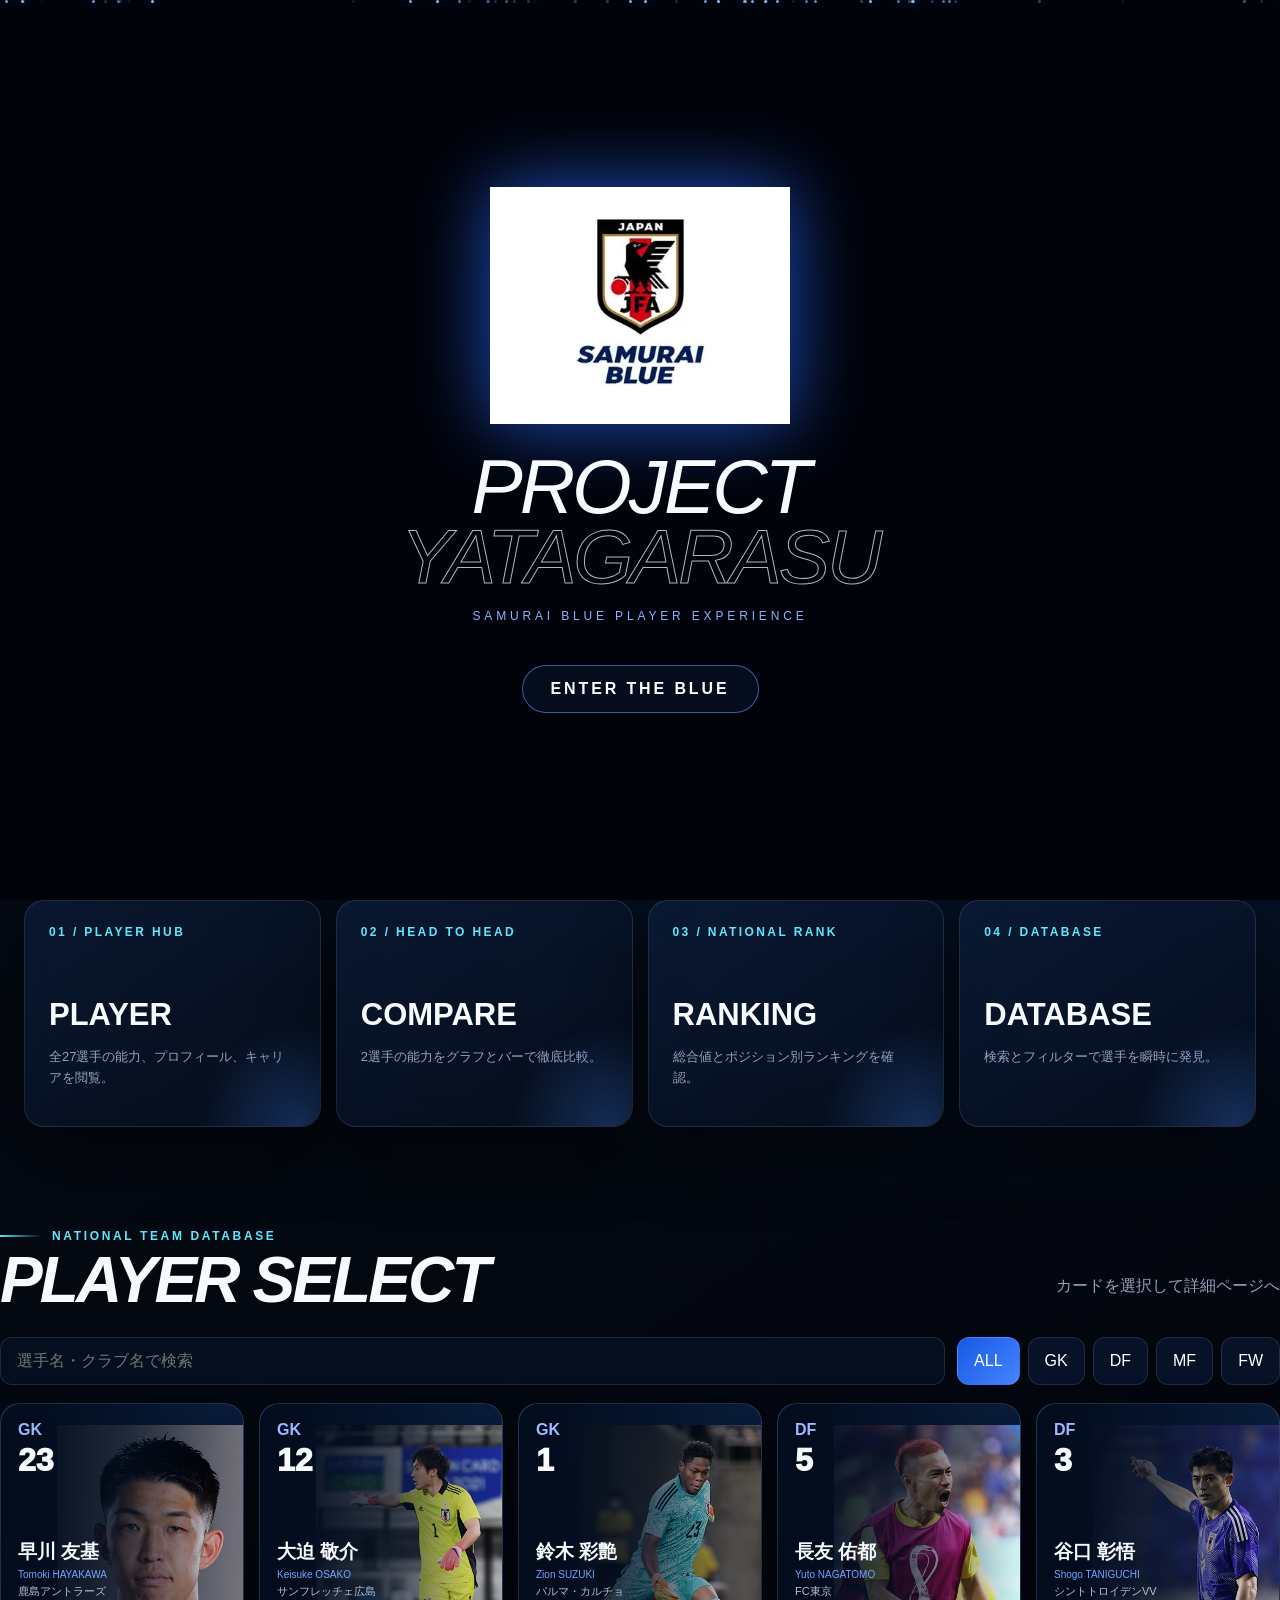
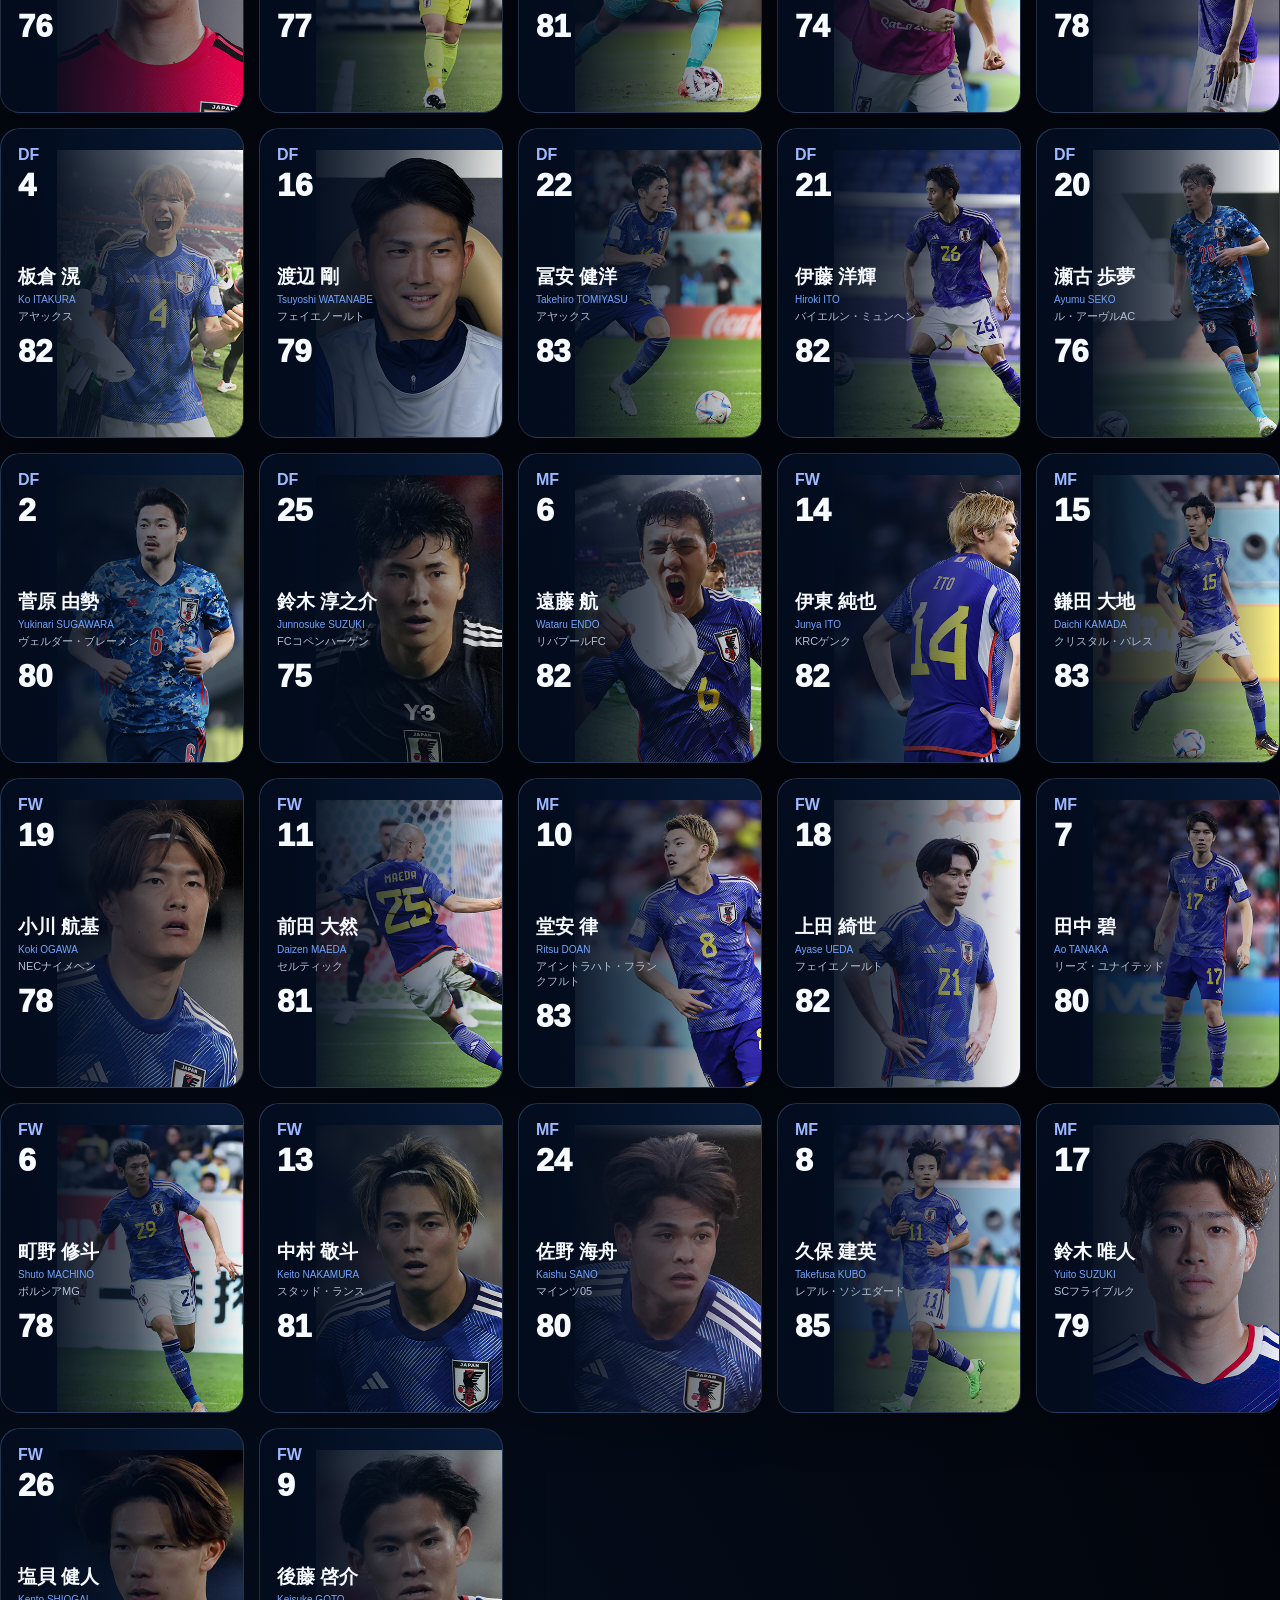
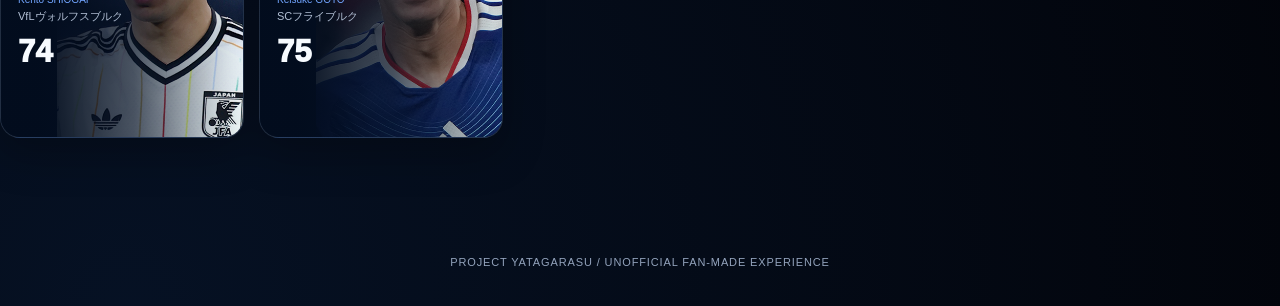
==== index.html @ 2de502e7 "Release Ver5.0" ====
<!doctype html><html lang="ja"><head>
<meta charset="utf-8"><meta name="viewport" content="width=device-width,initial-scale=1">
<title>PROJECT YATAGARASU</title>
<link rel="stylesheet" href="css/common.css"><link rel="stylesheet" href="css/index.css">
</head><body>
<div class="boot" id="boot">
  <div class="boot-scan"></div>
  <div class="boot-particles" id="particles"></div>
  <div class="boot-inner">
    <img class="boot-logo" src="assets/logo/samurai-blue.png" alt="">
    <div class="boot-title">PROJECT<br><span>YATAGARASU</span></div>
    <div class="boot-sub">SAMURAI BLUE PLAYER EXPERIENCE</div>
    <div class="press"><button id="enterBtn">ENTER THE BLUE</button></div>
  </div>
</div>
<header class="site-header"><nav class="site-nav">
<a class="brand" href="index.html"><img src="assets/logo/samurai-blue.png" alt=""><span>PROJECT YATAGARASU <small>SAMURAI BLUE RATINGS</small></span></a>
<div class="nav-links"><a class="active" href="index.html">HOME</a><a href="#players">PLAYER</a><a href="compare.html">COMPARE</a><a href="ranking.html">RANKING</a></div>
</nav></header>
<main>
<section class="container hero">
  <div class="hero-copy">
    <div class="eyebrow">WORLD CUP 2026 / JAPAN NATIONAL TEAM</div>
    <h1>THE BLUE<br><span>AWAKENS</span></h1>
    <p>能力、キャリア、比較、ランキング。日本代表選手のすべてを、サッカーゲームのような没入感で体験する。</p>
    <div class="hero-actions">
      <a class="btn btn-primary hero-btn" href="#players">ENTER PLAYER HUB</a>
      <a class="btn hero-btn" href="compare.html">START COMPARISON</a>
    </div>
  </div>
  <div class="hero-visual">
    <div class="hero-orbit"></div>
    <div class="hero-glow"></div>
    <img class="hero-emblem" src="assets/logo/samurai-blue.png" alt="">
  </div>
</section>

<section class="container menu">
  <a class="panel" href="#players"><div class="menu-index">01 / PLAYER HUB</div><h2>PLAYER</h2><p>全27選手の能力、プロフィール、キャリアを閲覧。</p></a>
  <a class="panel" href="compare.html"><div class="menu-index">02 / HEAD TO HEAD</div><h2>COMPARE</h2><p>2選手の能力をグラフとバーで徹底比較。</p></a>
  <a class="panel" href="ranking.html"><div class="menu-index">03 / NATIONAL RANK</div><h2>RANKING</h2><p>総合値とポジション別ランキングを確認。</p></a>
  <a class="panel" href="#players"><div class="menu-index">04 / DATABASE</div><h2>DATABASE</h2><p>検索とフィルターで選手を瞬時に発見。</p></a>
</section>

<section id="players" class="container players">
  <div class="section-head">
    <div><div class="eyebrow">NATIONAL TEAM DATABASE</div><h2 class="page-title">PLAYER SELECT</h2></div>
    <p class="page-subtitle">カードを選択して詳細ページへ</p>
  </div>
  <div class="toolbar">
    <input id="search" class="search" placeholder="選手名・クラブ名で検索">
    <div class="filters">
      <button class="btn filter active" data-filter="ALL">ALL</button>
      <button class="btn filter" data-filter="GK">GK</button>
      <button class="btn filter" data-filter="DF">DF</button>
      <button class="btn filter" data-filter="MF">MF</button>
      <button class="btn filter" data-filter="FW">FW</button>
    </div>
  </div>
  <section id="playerGrid" class="player-grid"></section>
</section>
</main>
<footer class="footer">PROJECT YATAGARASU / UNOFFICIAL FAN-MADE EXPERIENCE</footer>
<script src="js/data.js"></script><script src="js/index.js"></script>
<script>
const boot=document.getElementById("boot");
const particles=document.getElementById("particles");
for(let i=0;i<55;i++){
  const p=document.createElement("i");
  p.style.left=Math.random()*100+"%";
  p.style.animationDuration=(5+Math.random()*7)+"s";
  p.style.animationDelay=(-Math.random()*8)+"s";
  p.style.opacity=Math.random();
  particles.appendChild(p);
}
document.getElementById("enterBtn").addEventListener("click",()=>boot.classList.add("hidden"));
</script>
</body></html>
---- css/common.css ----
:root{
  --bg:#02040a;
  --bg2:#050b16;
  --ink:#f7fbff;
  --muted:#93a3bc;
  --blue:#1f6fff;
  --blue2:#6ca5ff;
  --cyan:#5ee7ff;
  --gold:#ffd76a;
  --line:rgba(255,255,255,.11);
  --glass:rgba(7,17,35,.68);
  --glass2:rgba(11,28,56,.78);
  --shadow:0 25px 70px rgba(0,0,0,.45);
}
*{box-sizing:border-box}
html{scroll-behavior:smooth}
body{
  margin:0;
  min-height:100vh;
  color:var(--ink);
  font-family:"Segoe UI","Yu Gothic UI","Hiragino Kaku Gothic ProN",Meiryo,sans-serif;
  background:
    radial-gradient(circle at 80% 0,rgba(20,77,170,.42),transparent 34%),
    radial-gradient(circle at 10% 100%,rgba(17,55,110,.26),transparent 34%),
    linear-gradient(145deg,var(--bg2),var(--bg) 72%);
  overflow-x:hidden;
}
body::before{
  content:"";
  position:fixed; inset:0; pointer-events:none; z-index:-2;
  background:
    linear-gradient(rgba(255,255,255,.025) 1px,transparent 1px),
    linear-gradient(90deg,rgba(255,255,255,.025) 1px,transparent 1px);
  background-size:56px 56px;
  mask-image:linear-gradient(to bottom,black,transparent 88%);
}
body::after{
  content:""; position:fixed; inset:-30%; pointer-events:none; z-index:-3;
  background:conic-gradient(from 0deg,transparent,rgba(48,116,255,.08),transparent 40%);
  animation:ambientSpin 22s linear infinite;
}
@keyframes ambientSpin{to{transform:rotate(360deg)}}
a{color:inherit}
button,input,select{font:inherit}
button{cursor:pointer}

.site-header{
  height:74px;
  position:sticky; top:0; z-index:100;
  border-bottom:1px solid var(--line);
  background:rgba(1,5,12,.74);
  backdrop-filter:blur(22px);
}
.site-nav{
  max-width:1560px; height:100%; margin:auto; padding:0 24px;
  display:flex; align-items:center; justify-content:space-between; gap:20px;
}
.brand{
  display:flex; align-items:center; gap:12px; text-decoration:none;
  font-style:italic; font-weight:950; letter-spacing:.02em;
}
.brand img{height:46px;width:auto;filter:drop-shadow(0 0 14px rgba(49,111,255,.32))}
.brand small{font-style:normal;font-weight:500;color:var(--muted)}
.nav-links{display:flex;gap:8px;align-items:center;flex-wrap:wrap}
.nav-links a{
  position:relative;
  text-decoration:none; padding:10px 14px; border-radius:999px;
  color:var(--muted); font-size:13px; transition:.22s ease;
}
.nav-links a::after{
  content:""; position:absolute; left:50%; right:50%; bottom:3px; height:2px;
  background:linear-gradient(90deg,var(--cyan),var(--blue)); transition:.22s ease;
}
.nav-links a:hover,.nav-links a.active{color:white;background:rgba(255,255,255,.035)}
.nav-links a:hover::after,.nav-links a.active::after{left:16px;right:16px}

.container{max-width:1560px;margin:auto;padding:0 24px}
.panel{
  border:1px solid var(--line);
  background:linear-gradient(145deg,rgba(12,29,58,.76),rgba(5,13,29,.7));
  backdrop-filter:blur(20px);
  box-shadow:var(--shadow);
}
.btn{
  border:1px solid var(--line);
  color:white; background:rgba(9,23,48,.78);
  padding:11px 16px; border-radius:12px; text-decoration:none;
  transition:.22s ease;
}
.btn:hover{transform:translateY(-2px);border-color:rgba(108,165,255,.65)}
.btn-primary{
  border:0;
  background:linear-gradient(135deg,#1558e6,#3c86ff);
  box-shadow:0 12px 32px rgba(31,111,255,.28);
}
.page-title{
  margin:0; font-size:clamp(38px,5vw,74px); font-style:italic;
  letter-spacing:-.045em;
}
.page-subtitle{color:var(--muted);line-height:1.8}
.footer{padding:38px 20px;text-align:center;color:var(--muted);font-size:11px;letter-spacing:.08em}
@media(max-width:780px){
  .brand small{display:none}
  .site-nav,.container{padding-left:12px;padding-right:12px}
  .nav-links a{padding:9px 10px}
}
---- css/index.css ----
.boot{
  position:fixed; inset:0; z-index:2000;
  background:#00030a; display:grid; place-items:center; overflow:hidden;
}
.boot.hidden{animation:bootOut .9s ease forwards}
.boot-scan{
  position:absolute; inset:0;
  background:
    linear-gradient(transparent 48%,rgba(67,132,255,.14) 50%,transparent 52%);
  background-size:100% 10px;
  opacity:.22;
  animation:scanMove 5s linear infinite;
}
.boot-particles{position:absolute;inset:0;overflow:hidden}
.boot-particles i{
  position:absolute; width:3px;height:3px;border-radius:50%;
  background:#8fc4ff; box-shadow:0 0 14px #4f8dff;
  animation:floatParticle linear infinite;
}
@keyframes floatParticle{
  from{transform:translateY(110vh) scale(.4);opacity:0}
  15%{opacity:1}
  to{transform:translateY(-15vh) scale(1.2);opacity:0}
}
@keyframes scanMove{to{background-position:0 100px}}

.boot-inner{
  position:relative; z-index:3; text-align:center; width:min(92vw,900px);
}
.boot-logo{
  width:min(35vw,300px); opacity:0;
  filter:drop-shadow(0 0 38px rgba(41,104,255,.75));
  animation:bootLogo 3.5s cubic-bezier(.2,.7,.2,1) forwards;
}
.boot-title{
  margin-top:24px; font-size:clamp(38px,6vw,86px); font-style:italic;
  line-height:.9; letter-spacing:-.04em; opacity:0;
  animation:titleIn 1s 2.2s forwards;
}
.boot-title span{
  display:block; color:transparent;
  -webkit-text-stroke:1px rgba(255,255,255,.72);
}
.boot-sub{
  margin-top:18px; color:#8db1ff; letter-spacing:.32em;
  font-size:12px; opacity:0; animation:titleIn .8s 2.8s forwards;
}
.press{
  margin-top:42px; opacity:0; animation:pressIn 1s 3.3s forwards;
}
.press button{
  border:1px solid rgba(106,161,255,.55);
  background:rgba(7,20,44,.58); color:#fff; padding:14px 28px;
  border-radius:999px; letter-spacing:.18em; font-weight:900;
  box-shadow:0 0 0 0 rgba(59,124,255,.35);
  animation:pressPulse 2s infinite;
}
@keyframes bootLogo{
  0%{opacity:0;transform:scale(.7) rotate(-2deg)}
  25%{opacity:1;transform:scale(1)}
  75%{opacity:1;transform:scale(1.05)}
  100%{opacity:1;transform:scale(1)}
}
@keyframes titleIn{to{opacity:1;transform:none}}
@keyframes pressIn{to{opacity:1}}
@keyframes pressPulse{
  0%,100%{box-shadow:0 0 0 0 rgba(59,124,255,.3)}
  50%{box-shadow:0 0 0 14px rgba(59,124,255,0)}
}
@keyframes bootOut{
  0%{opacity:1}
  100%{opacity:0;visibility:hidden;pointer-events:none}
}

.hero{
  min-height:calc(100vh - 74px);
  display:grid; grid-template-columns:1.1fr .9fr; gap:38px; align-items:center;
  padding:54px 0 70px;
}
.hero-copy{position:relative;z-index:2}
.eyebrow{
  display:inline-flex;align-items:center;gap:10px;
  color:var(--cyan);font-size:12px;letter-spacing:.22em;font-weight:800;
}
.eyebrow::before{content:"";width:42px;height:2px;background:linear-gradient(90deg,var(--cyan),transparent)}
.hero h1{
  margin:18px 0 0;
  font-size:clamp(64px,8.5vw,126px);line-height:.82;
  letter-spacing:-.07em;font-style:italic;
}
.hero h1 span{
  display:block;color:transparent;
  -webkit-text-stroke:1px rgba(255,255,255,.68);
}
.hero p{max-width:670px;color:var(--muted);line-height:1.95;margin-top:28px}
.hero-actions{display:flex;gap:12px;flex-wrap:wrap;margin-top:30px}
.hero-btn{min-width:190px;padding:15px 22px;border-radius:999px;font-weight:950;letter-spacing:.08em}

.hero-visual{
  min-height:580px; position:relative; display:grid; place-items:center;
}
.hero-orbit,.hero-orbit::before,.hero-orbit::after{
  position:absolute;content:"";border-radius:50%;border:1px solid rgba(95,145,255,.16)
}
.hero-orbit{width:500px;height:500px;animation:orbit 14s linear infinite}
.hero-orbit::before{inset:42px}
.hero-orbit::after{inset:96px}
@keyframes orbit{to{transform:rotate(360deg)}}
.hero-emblem{
  width:min(74%,400px);position:relative;z-index:3;
  filter:drop-shadow(0 30px 60px rgba(0,0,0,.55));
  animation:emblemFloat 4s ease-in-out infinite;
}
@keyframes emblemFloat{
  0%,100%{transform:translateY(-8px) scale(.98)}
  50%{transform:translateY(10px) scale(1.03)}
}
.hero-glow{
  position:absolute;width:420px;height:420px;border-radius:50%;
  background:radial-gradient(circle,rgba(45,111,255,.32),transparent 65%);
  filter:blur(8px);
}

.menu{
  display:grid;grid-template-columns:repeat(4,1fr);gap:15px;margin-bottom:56px;
}
.menu a{
  min-height:220px;padding:24px;text-decoration:none;position:relative;overflow:hidden;
  border-radius:20px;transition:.25s ease;
}
.menu a:hover{transform:translateY(-8px);border-color:rgba(108,165,255,.65)}
.menu a::after{
  content:"";position:absolute;width:220px;height:220px;right:-90px;bottom:-110px;
  border-radius:50%;background:radial-gradient(circle,rgba(70,139,255,.28),transparent 65%);
}
.menu-index{font-size:12px;letter-spacing:.2em;color:var(--cyan);font-weight:800}
.menu h2{margin:58px 0 8px;font-size:31px}
.menu p{color:var(--muted);font-size:13px;line-height:1.65}

.players{padding:40px 0 30px}
.section-head{
  display:flex;justify-content:space-between;gap:18px;align-items:end;margin-bottom:20px;
}
.toolbar{display:grid;grid-template-columns:1fr auto;gap:12px;margin-bottom:18px}
.search{
  width:100%;padding:14px 16px;border-radius:12px;border:1px solid var(--line);
  color:#fff;background:rgba(6,17,36,.78);outline:none;
}
.search:focus{border-color:rgba(95,145,255,.75);box-shadow:0 0 0 4px rgba(47,111,255,.1)}
.filters{display:flex;gap:8px;flex-wrap:wrap}.filter.active{background:linear-gradient(135deg,#1859e3,#4385ff)}
.player-grid{display:grid;grid-template-columns:repeat(5,minmax(0,1fr));gap:15px;padding-bottom:50px}
.player-card{
  height:310px;position:relative;overflow:hidden;border:1px solid var(--line);
  border-radius:20px;text-decoration:none;
  background:linear-gradient(145deg,#0d2750,#061327 65%,#07152d);
  transition:.28s ease;box-shadow:0 16px 42px rgba(0,0,0,.25);
}
.player-card:hover{
  transform:translateY(-9px) scale(1.01);
  border-color:rgba(104,160,255,.75);
  box-shadow:0 28px 60px rgba(0,0,0,.45),0 0 30px rgba(43,109,255,.12);
}
.player-card img{
  position:absolute;right:-5%;bottom:0;width:82%;height:93%;object-fit:cover;object-position:center top;
  filter:saturate(.95) contrast(1.03);
}
.player-card::before{
  content:"";position:absolute;inset:0;z-index:1;
  background:linear-gradient(90deg,rgba(2,12,29,.98) 15%,rgba(3,14,33,.7) 55%,transparent);
}
.player-card::after{
  content:"";position:absolute;left:-120%;top:0;width:55%;height:100%;z-index:3;
  background:linear-gradient(90deg,transparent,rgba(255,255,255,.16),transparent);
  transform:skewX(-18deg);transition:.5s;
}
.player-card:hover::after{left:150%}
.card-copy{position:absolute;inset:17px;z-index:2}
.card-pos{color:#9db9ff;font-weight:900}.card-no{font-size:32px;font-weight:950;margin:3px 0 60px}
.card-copy h2{margin:0;font-size:19px}.card-en{font-size:10px;color:#72a5ff;margin:4px 0}.card-club{font-size:11px;color:#b3c0d5;max-width:128px}
.card-ovr{font-size:31px;font-weight:950;margin-top:10px}

@media(max-width:1150px){
  .hero{grid-template-columns:1fr}.hero-visual{min-height:420px}
  .menu{grid-template-columns:repeat(2,1fr)}
  .player-grid{grid-template-columns:repeat(4,1fr)}
}
@media(max-width:860px){.player-grid{grid-template-columns:repeat(3,1fr)}}
@media(max-width:640px){
  .hero{padding-top:34px}.hero-visual{min-height:300px}
  .hero-orbit{width:300px;height:300px}
  .menu{grid-template-columns:1fr}
  .toolbar{grid-template-columns:1fr}
  .player-grid{grid-template-columns:repeat(2,1fr)}
  .player-card{height:260px}
}
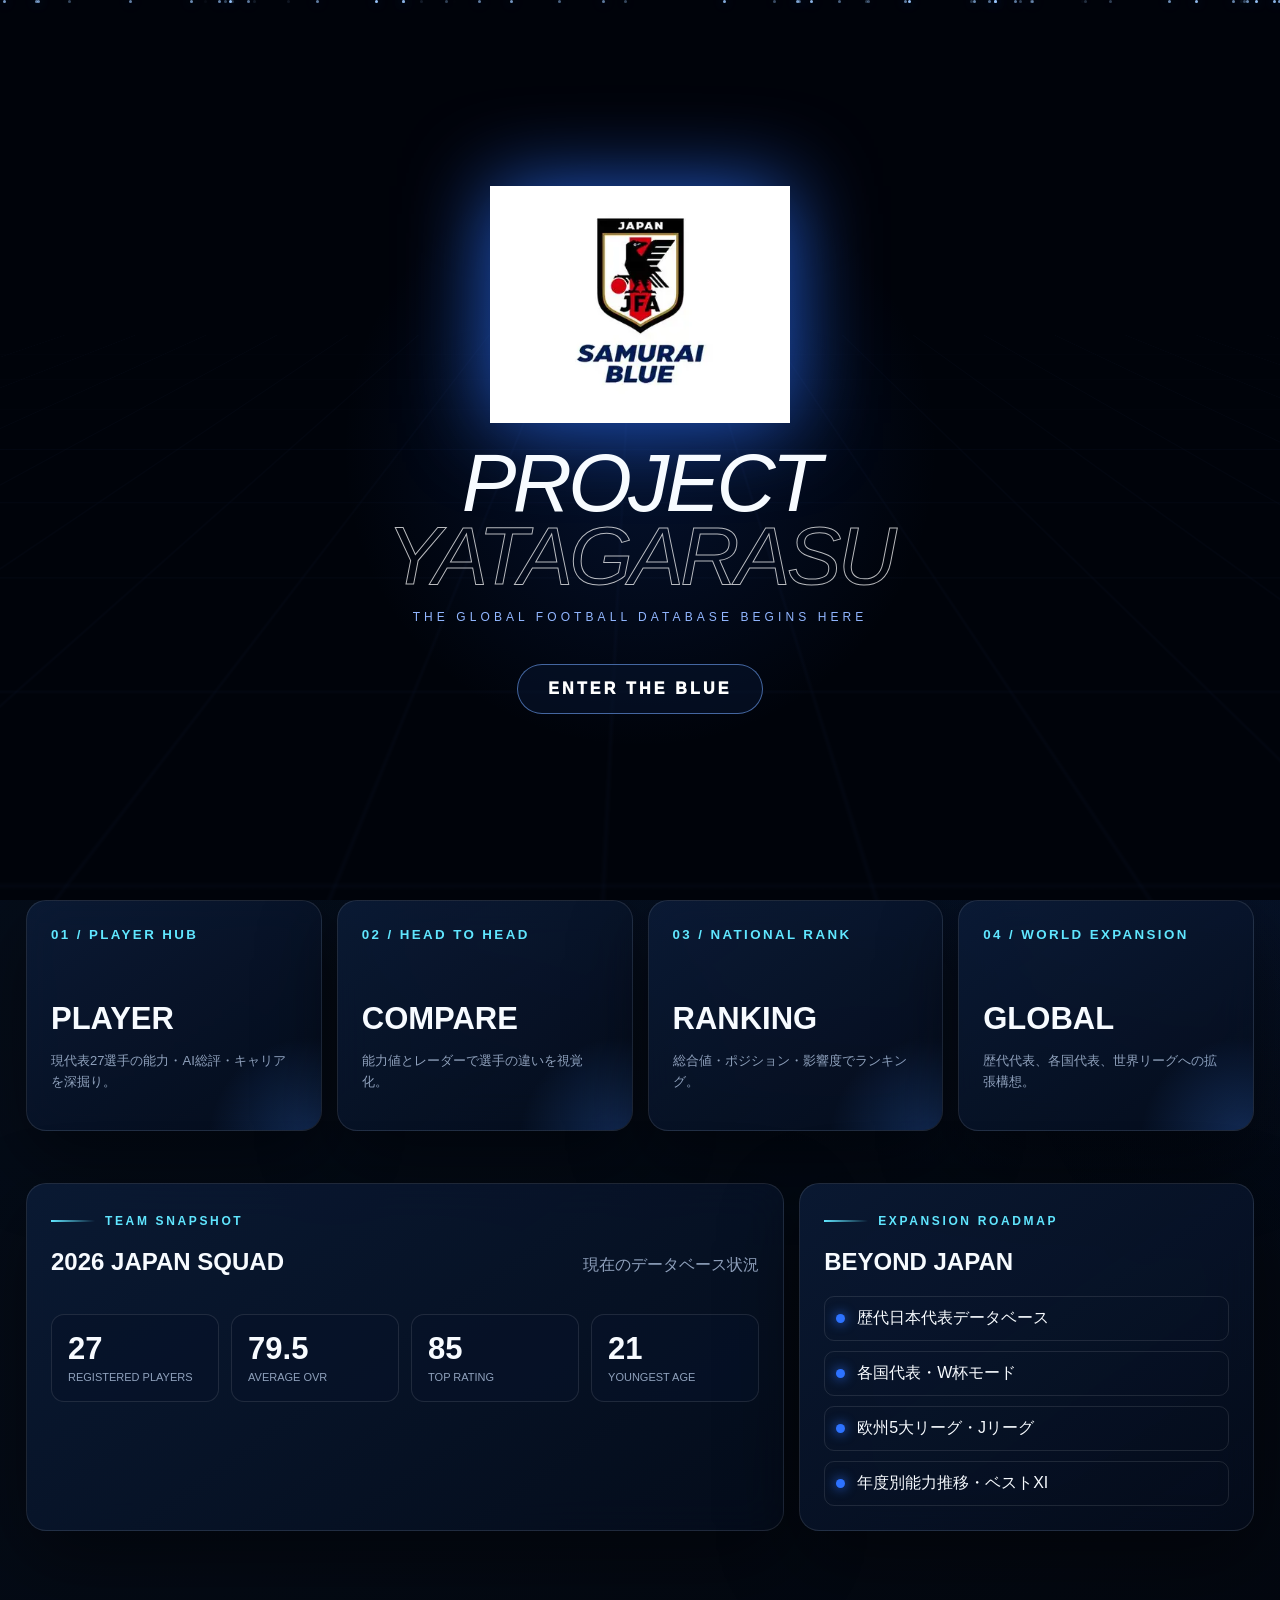
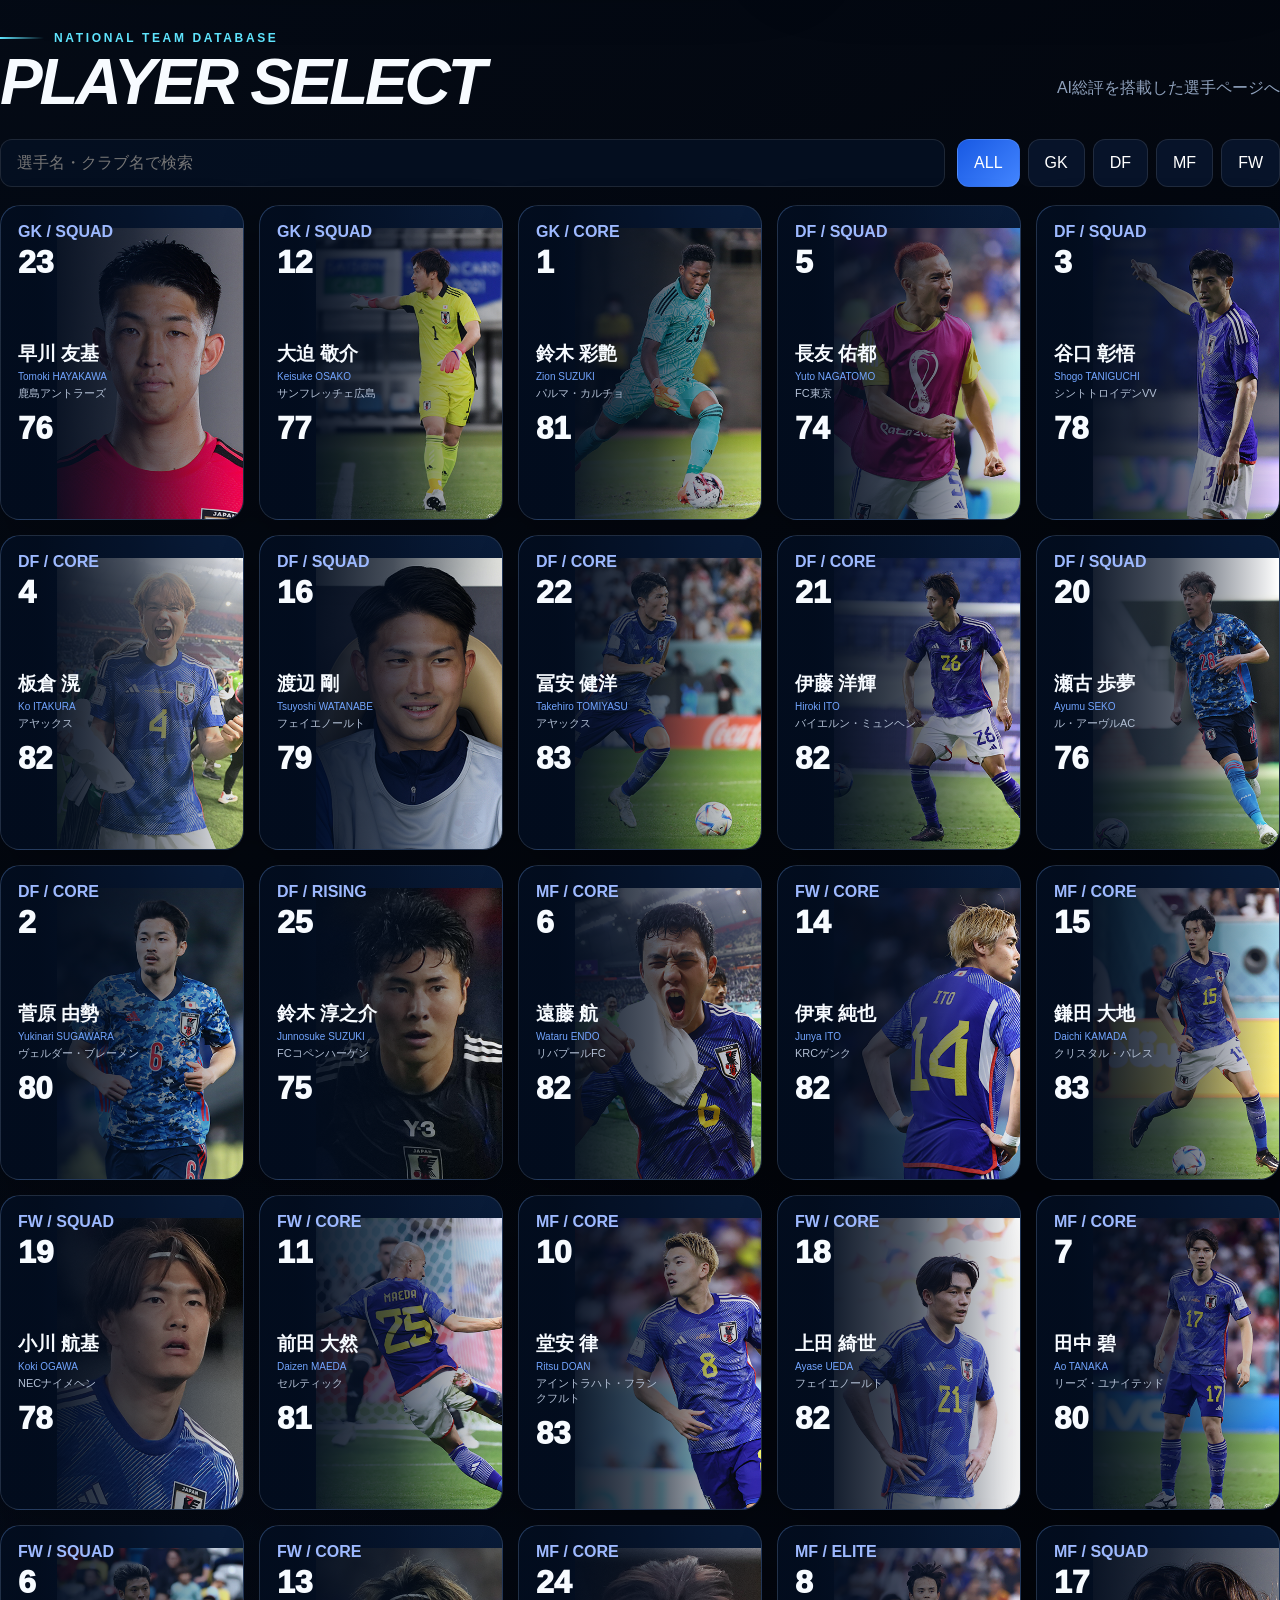
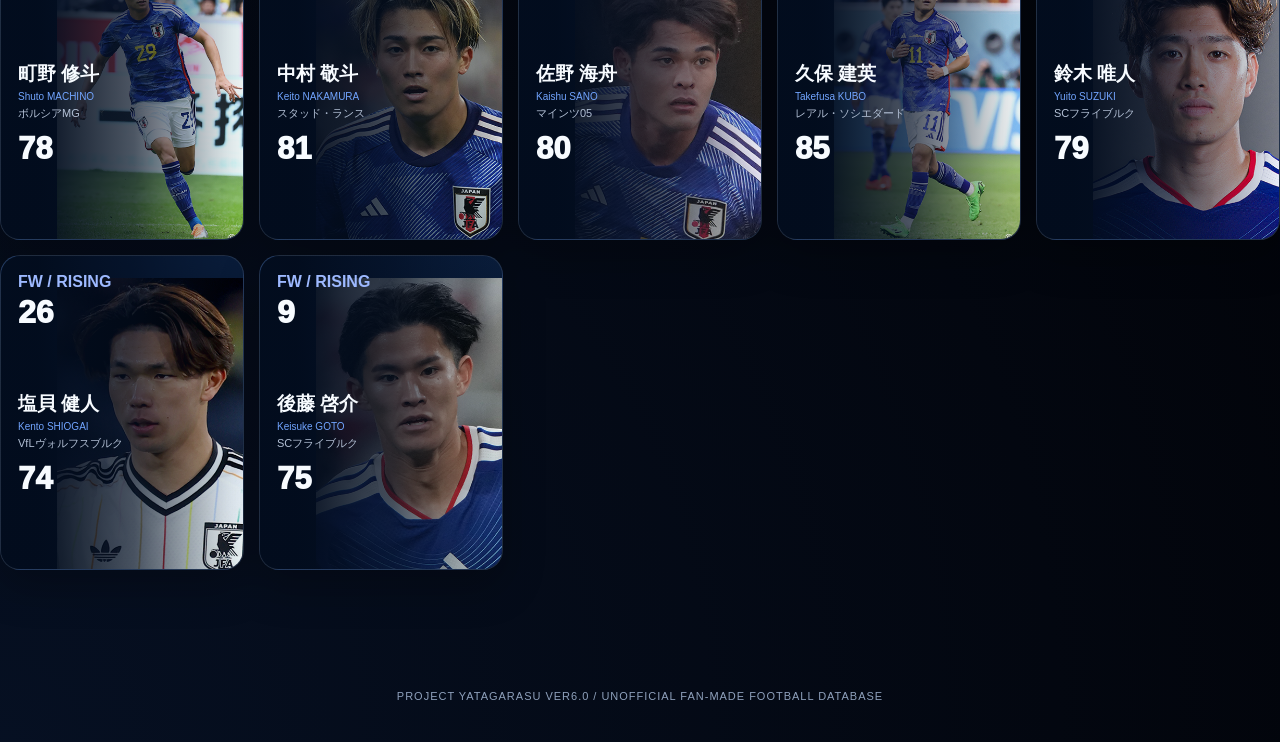
==== commit 55e18691: "Release Ver6.0" ====
--- a/index.html
+++ b/index.html
@@ -1,51 +1,75 @@
-<!doctype html><html lang="ja"><head>
+<!doctype html>
+<html lang="ja"><head>
 <meta charset="utf-8"><meta name="viewport" content="width=device-width,initial-scale=1">
-<title>PROJECT YATAGARASU</title>
+<title>PROJECT YATAGARASU — Ver6.0</title>
 <link rel="stylesheet" href="css/common.css"><link rel="stylesheet" href="css/index.css">
 </head><body>
 <div class="boot" id="boot">
-  <div class="boot-scan"></div>
+  <div class="boot-grid"></div>
   <div class="boot-particles" id="particles"></div>
   <div class="boot-inner">
     <img class="boot-logo" src="assets/logo/samurai-blue.png" alt="">
     <div class="boot-title">PROJECT<br><span>YATAGARASU</span></div>
-    <div class="boot-sub">SAMURAI BLUE PLAYER EXPERIENCE</div>
+    <div class="boot-sub">THE GLOBAL FOOTBALL DATABASE BEGINS HERE</div>
     <div class="press"><button id="enterBtn">ENTER THE BLUE</button></div>
   </div>
 </div>
 <header class="site-header"><nav class="site-nav">
-<a class="brand" href="index.html"><img src="assets/logo/samurai-blue.png" alt=""><span>PROJECT YATAGARASU <small>SAMURAI BLUE RATINGS</small></span></a>
+<a class="brand" href="index.html"><img src="assets/logo/samurai-blue.png" alt=""><span>PROJECT YATAGARASU <small>GLOBAL FOOTBALL DATABASE</small></span></a>
 <div class="nav-links"><a class="active" href="index.html">HOME</a><a href="#players">PLAYER</a><a href="compare.html">COMPARE</a><a href="ranking.html">RANKING</a></div>
 </nav></header>
 <main>
 <section class="container hero">
   <div class="hero-copy">
-    <div class="eyebrow">WORLD CUP 2026 / JAPAN NATIONAL TEAM</div>
-    <h1>THE BLUE<br><span>AWAKENS</span></h1>
-    <p>能力、キャリア、比較、ランキング。日本代表選手のすべてを、サッカーゲームのような没入感で体験する。</p>
+    <div class="eyebrow">SAMURAI BLUE / WORLD CUP 2026</div>
+    <h1>THE FUTURE<br><span>STARTS HERE</span></h1>
+    <p>日本代表から、歴代代表、各国代表、世界のリーグへ。PROJECT YATAGARASUは、能力・キャリア・比較・物語を一つにした次世代フットボールデータベースへ進化する。</p>
     <div class="hero-actions">
-      <a class="btn btn-primary hero-btn" href="#players">ENTER PLAYER HUB</a>
-      <a class="btn hero-btn" href="compare.html">START COMPARISON</a>
+      <a class="btn btn-primary hero-btn" href="#players">OPEN PLAYER HUB</a>
+      <a class="btn hero-btn" href="compare.html">COMPARE PLAYERS</a>
     </div>
   </div>
-  <div class="hero-visual">
-    <div class="hero-orbit"></div>
-    <div class="hero-glow"></div>
-    <img class="hero-emblem" src="assets/logo/samurai-blue.png" alt="">
+  <div class="hero-stage">
+    <article id="featuredPlayer" class="panel featured-player"></article>
   </div>
 </section>
 
-<section class="container menu">
-  <a class="panel" href="#players"><div class="menu-index">01 / PLAYER HUB</div><h2>PLAYER</h2><p>全27選手の能力、プロフィール、キャリアを閲覧。</p></a>
-  <a class="panel" href="compare.html"><div class="menu-index">02 / HEAD TO HEAD</div><h2>COMPARE</h2><p>2選手の能力をグラフとバーで徹底比較。</p></a>
-  <a class="panel" href="ranking.html"><div class="menu-index">03 / NATIONAL RANK</div><h2>RANKING</h2><p>総合値とポジション別ランキングを確認。</p></a>
-  <a class="panel" href="#players"><div class="menu-index">04 / DATABASE</div><h2>DATABASE</h2><p>検索とフィルターで選手を瞬時に発見。</p></a>
+<section class="container home-grid">
+  <a class="panel home-card" href="#players"><small>01 / PLAYER HUB</small><h2>PLAYER</h2><p>現代表27選手の能力・AI総評・キャリアを深掘り。</p></a>
+  <a class="panel home-card" href="compare.html"><small>02 / HEAD TO HEAD</small><h2>COMPARE</h2><p>能力値とレーダーで選手の違いを視覚化。</p></a>
+  <a class="panel home-card" href="ranking.html"><small>03 / NATIONAL RANK</small><h2>RANKING</h2><p>総合値・ポジション・影響度でランキング。</p></a>
+  <a class="panel home-card" href="#future"><small>04 / WORLD EXPANSION</small><h2>GLOBAL</h2><p>歴代代表、各国代表、世界リーグへの拡張構想。</p></a>
+</section>
+
+<section class="container snapshot">
+  <article class="panel snapshot-main">
+    <div class="snapshot-title">
+      <div><div class="eyebrow">TEAM SNAPSHOT</div><h2>2026 JAPAN SQUAD</h2></div>
+      <p class="page-subtitle">現在のデータベース状況</p>
+    </div>
+    <div class="snapshot-stats">
+      <div class="snapshot-stat"><b id="countPlayers">27</b><span>REGISTERED PLAYERS</span></div>
+      <div class="snapshot-stat"><b id="avgOvr">—</b><span>AVERAGE OVR</span></div>
+      <div class="snapshot-stat"><b id="topOvr">—</b><span>TOP RATING</span></div>
+      <div class="snapshot-stat"><b id="youngest">—</b><span>YOUNGEST AGE</span></div>
+    </div>
+  </article>
+  <aside id="future" class="panel roadmap">
+    <div class="eyebrow">EXPANSION ROADMAP</div>
+    <h2>BEYOND JAPAN</h2>
+    <div class="roadmap-list">
+      <div class="roadmap-item"><i></i><span>歴代日本代表データベース</span></div>
+      <div class="roadmap-item"><i></i><span>各国代表・W杯モード</span></div>
+      <div class="roadmap-item"><i></i><span>欧州5大リーグ・Jリーグ</span></div>
+      <div class="roadmap-item"><i></i><span>年度別能力推移・ベストXI</span></div>
+    </div>
+  </aside>
 </section>
 
 <section id="players" class="container players">
   <div class="section-head">
     <div><div class="eyebrow">NATIONAL TEAM DATABASE</div><h2 class="page-title">PLAYER SELECT</h2></div>
-    <p class="page-subtitle">カードを選択して詳細ページへ</p>
+    <p class="page-subtitle">AI総評を搭載した選手ページへ</p>
   </div>
   <div class="toolbar">
     <input id="search" class="search" placeholder="選手名・クラブ名で検索">
@@ -60,19 +84,6 @@
   <section id="playerGrid" class="player-grid"></section>
 </section>
 </main>
-<footer class="footer">PROJECT YATAGARASU / UNOFFICIAL FAN-MADE EXPERIENCE</footer>
-<script src="js/data.js"></script><script src="js/index.js"></script>
-<script>
-const boot=document.getElementById("boot");
-const particles=document.getElementById("particles");
-for(let i=0;i<55;i++){
-  const p=document.createElement("i");
-  p.style.left=Math.random()*100+"%";
-  p.style.animationDuration=(5+Math.random()*7)+"s";
-  p.style.animationDelay=(-Math.random()*8)+"s";
-  p.style.opacity=Math.random();
-  particles.appendChild(p);
-}
-document.getElementById("enterBtn").addEventListener("click",()=>boot.classList.add("hidden"));
-</script>
+<footer class="footer">PROJECT YATAGARASU VER6.0 / UNOFFICIAL FAN-MADE FOOTBALL DATABASE</footer>
+<script src="js/data.js"></script><script src="js/index-v6.js"></script>
 </body></html>
--- a/css/common.css
+++ b/css/common.css
@@ -1,105 +1,93 @@
 
 :root{
   --bg:#02040a;
-  --bg2:#050b16;
-  --ink:#f7fbff;
-  --muted:#93a3bc;
-  --blue:#1f6fff;
-  --blue2:#6ca5ff;
-  --cyan:#5ee7ff;
-  --gold:#ffd76a;
-  --line:rgba(255,255,255,.11);
-  --glass:rgba(7,17,35,.68);
-  --glass2:rgba(11,28,56,.78);
-  --shadow:0 25px 70px rgba(0,0,0,.45);
+  --bg-2:#06101f;
+  --surface:#07152a;
+  --surface-2:#0b1f3d;
+  --surface-3:#0e2a52;
+  --text:#f7fbff;
+  --muted:#8fa1bc;
+  --line:rgba(255,255,255,.10);
+  --blue:#2d72ff;
+  --blue-2:#72a7ff;
+  --cyan:#60e6ff;
+  --gold:#ffd66b;
+  --green:#55d99b;
+  --danger:#ff6f87;
+  --shadow:0 26px 80px rgba(0,0,0,.46);
 }
 *{box-sizing:border-box}
 html{scroll-behavior:smooth}
 body{
-  margin:0;
-  min-height:100vh;
-  color:var(--ink);
+  margin:0;min-height:100vh;color:var(--text);
   font-family:"Segoe UI","Yu Gothic UI","Hiragino Kaku Gothic ProN",Meiryo,sans-serif;
   background:
-    radial-gradient(circle at 80% 0,rgba(20,77,170,.42),transparent 34%),
-    radial-gradient(circle at 10% 100%,rgba(17,55,110,.26),transparent 34%),
-    linear-gradient(145deg,var(--bg2),var(--bg) 72%);
+    radial-gradient(circle at 84% -8%,rgba(38,104,239,.32),transparent 34%),
+    radial-gradient(circle at 0 100%,rgba(22,63,131,.20),transparent 34%),
+    linear-gradient(145deg,var(--bg-2),var(--bg) 72%);
   overflow-x:hidden;
 }
 body::before{
-  content:"";
-  position:fixed; inset:0; pointer-events:none; z-index:-2;
-  background:
-    linear-gradient(rgba(255,255,255,.025) 1px,transparent 1px),
-    linear-gradient(90deg,rgba(255,255,255,.025) 1px,transparent 1px);
-  background-size:56px 56px;
-  mask-image:linear-gradient(to bottom,black,transparent 88%);
+  content:"";position:fixed;inset:0;pointer-events:none;z-index:-2;opacity:.18;
+  background-image:
+    linear-gradient(rgba(255,255,255,.028) 1px,transparent 1px),
+    linear-gradient(90deg,rgba(255,255,255,.028) 1px,transparent 1px);
+  background-size:58px 58px;
+  mask-image:linear-gradient(to bottom,black,transparent 90%);
 }
 body::after{
-  content:""; position:fixed; inset:-30%; pointer-events:none; z-index:-3;
-  background:conic-gradient(from 0deg,transparent,rgba(48,116,255,.08),transparent 40%);
-  animation:ambientSpin 22s linear infinite;
+  content:"";position:fixed;inset:-40%;pointer-events:none;z-index:-3;
+  background:conic-gradient(from 0deg,transparent,rgba(51,118,255,.08),transparent 42%);
+  animation:ambient 26s linear infinite;
 }
-@keyframes ambientSpin{to{transform:rotate(360deg)}}
+@keyframes ambient{to{transform:rotate(360deg)}}
 a{color:inherit}
 button,input,select{font:inherit}
 button{cursor:pointer}
-
+img{max-width:100%}
 .site-header{
-  height:74px;
-  position:sticky; top:0; z-index:100;
+  position:sticky;top:0;z-index:100;height:76px;
   border-bottom:1px solid var(--line);
-  background:rgba(1,5,12,.74);
-  backdrop-filter:blur(22px);
+  background:rgba(1,5,12,.78);backdrop-filter:blur(24px);
 }
 .site-nav{
-  max-width:1560px; height:100%; margin:auto; padding:0 24px;
-  display:flex; align-items:center; justify-content:space-between; gap:20px;
+  max-width:1600px;height:100%;margin:auto;padding:0 26px;
+  display:flex;align-items:center;justify-content:space-between;gap:22px;
 }
-.brand{
-  display:flex; align-items:center; gap:12px; text-decoration:none;
-  font-style:italic; font-weight:950; letter-spacing:.02em;
-}
-.brand img{height:46px;width:auto;filter:drop-shadow(0 0 14px rgba(49,111,255,.32))}
+.brand{display:flex;align-items:center;gap:12px;text-decoration:none;font-style:italic;font-weight:950}
+.brand img{height:46px;filter:drop-shadow(0 0 16px rgba(45,114,255,.30))}
 .brand small{font-style:normal;font-weight:500;color:var(--muted)}
 .nav-links{display:flex;gap:8px;align-items:center;flex-wrap:wrap}
 .nav-links a{
-  position:relative;
-  text-decoration:none; padding:10px 14px; border-radius:999px;
-  color:var(--muted); font-size:13px; transition:.22s ease;
+  position:relative;padding:10px 14px;border-radius:999px;
+  text-decoration:none;color:var(--muted);font-size:13px;transition:.22s
 }
 .nav-links a::after{
-  content:""; position:absolute; left:50%; right:50%; bottom:3px; height:2px;
-  background:linear-gradient(90deg,var(--cyan),var(--blue)); transition:.22s ease;
+  content:"";position:absolute;left:50%;right:50%;bottom:3px;height:2px;
+  background:linear-gradient(90deg,var(--cyan),var(--blue));transition:.22s
 }
-.nav-links a:hover,.nav-links a.active{color:white;background:rgba(255,255,255,.035)}
+.nav-links a:hover,.nav-links a.active{color:#fff;background:rgba(255,255,255,.035)}
 .nav-links a:hover::after,.nav-links a.active::after{left:16px;right:16px}
-
-.container{max-width:1560px;margin:auto;padding:0 24px}
+.container{max-width:1600px;margin:auto;padding:0 26px}
 .panel{
   border:1px solid var(--line);
-  background:linear-gradient(145deg,rgba(12,29,58,.76),rgba(5,13,29,.7));
-  backdrop-filter:blur(20px);
-  box-shadow:var(--shadow);
+  background:linear-gradient(145deg,rgba(12,29,58,.80),rgba(5,13,29,.76));
+  backdrop-filter:blur(20px);box-shadow:var(--shadow)
 }
 .btn{
-  border:1px solid var(--line);
-  color:white; background:rgba(9,23,48,.78);
-  padding:11px 16px; border-radius:12px; text-decoration:none;
-  transition:.22s ease;
+  border:1px solid var(--line);background:rgba(9,23,48,.80);
+  color:#fff;padding:11px 16px;border-radius:12px;text-decoration:none;transition:.22s
 }
-.btn:hover{transform:translateY(-2px);border-color:rgba(108,165,255,.65)}
+.btn:hover{transform:translateY(-2px);border-color:rgba(114,167,255,.68)}
 .btn-primary{
-  border:0;
-  background:linear-gradient(135deg,#1558e6,#3c86ff);
-  box-shadow:0 12px 32px rgba(31,111,255,.28);
+  border:0;background:linear-gradient(135deg,#1558e6,#4389ff);
+  box-shadow:0 14px 34px rgba(45,114,255,.30)
 }
-.page-title{
-  margin:0; font-size:clamp(38px,5vw,74px); font-style:italic;
-  letter-spacing:-.045em;
-}
+.page-title{margin:0;font-size:clamp(40px,5vw,78px);font-style:italic;letter-spacing:-.05em}
 .page-subtitle{color:var(--muted);line-height:1.8}
-.footer{padding:38px 20px;text-align:center;color:var(--muted);font-size:11px;letter-spacing:.08em}
+.eyebrow{display:inline-flex;align-items:center;gap:10px;color:var(--cyan);font-size:12px;letter-spacing:.22em;font-weight:900}
+.eyebrow::before{content:"";width:44px;height:2px;background:linear-gradient(90deg,var(--cyan),transparent)}
+.footer{padding:40px 20px;text-align:center;color:var(--muted);font-size:11px;letter-spacing:.09em}
 @media(max-width:780px){
   .brand small{display:none}
   .site-nav,.container{padding-left:12px;padding-right:12px}
--- a/css/index.css
+++ b/css/index.css
@@ -1,196 +1,74 @@
 
 .boot{
-  position:fixed; inset:0; z-index:2000;
-  background:#00030a; display:grid; place-items:center; overflow:hidden;
+  position:fixed;inset:0;z-index:2000;display:grid;place-items:center;overflow:hidden;
+  background:radial-gradient(circle at center,rgba(23,78,192,.20),transparent 38%),#00030a
 }
 .boot.hidden{animation:bootOut .9s ease forwards}
-.boot-scan{
-  position:absolute; inset:0;
-  background:
-    linear-gradient(transparent 48%,rgba(67,132,255,.14) 50%,transparent 52%);
-  background-size:100% 10px;
-  opacity:.22;
-  animation:scanMove 5s linear infinite;
-}
-.boot-particles{position:absolute;inset:0;overflow:hidden}
-.boot-particles i{
-  position:absolute; width:3px;height:3px;border-radius:50%;
-  background:#8fc4ff; box-shadow:0 0 14px #4f8dff;
-  animation:floatParticle linear infinite;
-}
-@keyframes floatParticle{
-  from{transform:translateY(110vh) scale(.4);opacity:0}
-  15%{opacity:1}
-  to{transform:translateY(-15vh) scale(1.2);opacity:0}
-}
-@keyframes scanMove{to{background-position:0 100px}}
-
-.boot-inner{
-  position:relative; z-index:3; text-align:center; width:min(92vw,900px);
-}
-.boot-logo{
-  width:min(35vw,300px); opacity:0;
-  filter:drop-shadow(0 0 38px rgba(41,104,255,.75));
-  animation:bootLogo 3.5s cubic-bezier(.2,.7,.2,1) forwards;
-}
-.boot-title{
-  margin-top:24px; font-size:clamp(38px,6vw,86px); font-style:italic;
-  line-height:.9; letter-spacing:-.04em; opacity:0;
-  animation:titleIn 1s 2.2s forwards;
-}
-.boot-title span{
-  display:block; color:transparent;
-  -webkit-text-stroke:1px rgba(255,255,255,.72);
-}
-.boot-sub{
-  margin-top:18px; color:#8db1ff; letter-spacing:.32em;
-  font-size:12px; opacity:0; animation:titleIn .8s 2.8s forwards;
-}
-.press{
-  margin-top:42px; opacity:0; animation:pressIn 1s 3.3s forwards;
-}
-.press button{
-  border:1px solid rgba(106,161,255,.55);
-  background:rgba(7,20,44,.58); color:#fff; padding:14px 28px;
-  border-radius:999px; letter-spacing:.18em; font-weight:900;
-  box-shadow:0 0 0 0 rgba(59,124,255,.35);
-  animation:pressPulse 2s infinite;
-}
-@keyframes bootLogo{
-  0%{opacity:0;transform:scale(.7) rotate(-2deg)}
-  25%{opacity:1;transform:scale(1)}
-  75%{opacity:1;transform:scale(1.05)}
-  100%{opacity:1;transform:scale(1)}
-}
-@keyframes titleIn{to{opacity:1;transform:none}}
-@keyframes pressIn{to{opacity:1}}
-@keyframes pressPulse{
-  0%,100%{box-shadow:0 0 0 0 rgba(59,124,255,.3)}
-  50%{box-shadow:0 0 0 14px rgba(59,124,255,0)}
-}
-@keyframes bootOut{
-  0%{opacity:1}
-  100%{opacity:0;visibility:hidden;pointer-events:none}
-}
+.boot-grid{position:absolute;inset:0;opacity:.18;background-image:linear-gradient(rgba(74,126,255,.14) 1px,transparent 1px),linear-gradient(90deg,rgba(74,126,255,.14) 1px,transparent 1px);background-size:70px 70px;transform:perspective(700px) rotateX(66deg) translateY(30%) scale(1.6)}
+.boot-particles{position:absolute;inset:0}
+.boot-particles i{position:absolute;width:3px;height:3px;border-radius:50%;background:#9bc8ff;box-shadow:0 0 14px #4288ff;animation:floatParticle linear infinite}
+@keyframes floatParticle{from{transform:translateY(110vh) scale(.4);opacity:0}15%{opacity:1}to{transform:translateY(-15vh) scale(1.2);opacity:0}}
+.boot-inner{position:relative;z-index:3;text-align:center;width:min(92vw,950px)}
+.boot-logo{width:min(34vw,300px);opacity:0;filter:drop-shadow(0 0 42px rgba(45,114,255,.78));animation:bootLogo 3.4s cubic-bezier(.2,.7,.2,1) forwards}
+.boot-title{margin-top:20px;font-size:clamp(40px,6.4vw,92px);font-style:italic;line-height:.88;letter-spacing:-.045em;opacity:0;animation:titleIn .9s 2.1s forwards}
+.boot-title span{display:block;color:transparent;-webkit-text-stroke:1px rgba(255,255,255,.72)}
+.boot-sub{margin-top:18px;color:#91b6ff;letter-spacing:.34em;font-size:12px;opacity:0;animation:titleIn .8s 2.7s forwards}
+.press{margin-top:40px;opacity:0;animation:titleIn .9s 3.2s forwards}
+.press button{border:1px solid rgba(114,167,255,.58);background:rgba(7,20,44,.62);color:#fff;padding:15px 30px;border-radius:999px;letter-spacing:.2em;font-weight:950;animation:pressPulse 2s infinite}
+@keyframes bootLogo{0%{opacity:0;transform:scale(.72)}25%{opacity:1;transform:scale(1)}75%{opacity:1;transform:scale(1.05)}100%{opacity:1;transform:scale(1)}}
+@keyframes titleIn{to{opacity:1}}
+@keyframes pressPulse{0%,100%{box-shadow:0 0 0 0 rgba(59,124,255,.30)}50%{box-shadow:0 0 0 15px rgba(59,124,255,0)}}
+@keyframes bootOut{to{opacity:0;visibility:hidden;pointer-events:none}}
 
 .hero{
-  min-height:calc(100vh - 74px);
-  display:grid; grid-template-columns:1.1fr .9fr; gap:38px; align-items:center;
-  padding:54px 0 70px;
+  min-height:calc(100vh - 76px);display:grid;grid-template-columns:1.05fr .95fr;
+  gap:36px;align-items:center;padding:54px 0 62px
 }
-.hero-copy{position:relative;z-index:2}
-.eyebrow{
-  display:inline-flex;align-items:center;gap:10px;
-  color:var(--cyan);font-size:12px;letter-spacing:.22em;font-weight:800;
-}
-.eyebrow::before{content:"";width:42px;height:2px;background:linear-gradient(90deg,var(--cyan),transparent)}
-.hero h1{
-  margin:18px 0 0;
-  font-size:clamp(64px,8.5vw,126px);line-height:.82;
-  letter-spacing:-.07em;font-style:italic;
-}
-.hero h1 span{
-  display:block;color:transparent;
-  -webkit-text-stroke:1px rgba(255,255,255,.68);
-}
-.hero p{max-width:670px;color:var(--muted);line-height:1.95;margin-top:28px}
+.hero-copy h1{margin:18px 0 0;font-size:clamp(66px,8.4vw,130px);line-height:.80;letter-spacing:-.075em;font-style:italic}
+.hero-copy h1 span{display:block;color:transparent;-webkit-text-stroke:1px rgba(255,255,255,.68)}
+.hero-copy p{max-width:680px;margin-top:28px;color:var(--muted);line-height:1.95}
 .hero-actions{display:flex;gap:12px;flex-wrap:wrap;margin-top:30px}
-.hero-btn{min-width:190px;padding:15px 22px;border-radius:999px;font-weight:950;letter-spacing:.08em}
-
-.hero-visual{
-  min-height:580px; position:relative; display:grid; place-items:center;
-}
-.hero-orbit,.hero-orbit::before,.hero-orbit::after{
-  position:absolute;content:"";border-radius:50%;border:1px solid rgba(95,145,255,.16)
-}
-.hero-orbit{width:500px;height:500px;animation:orbit 14s linear infinite}
-.hero-orbit::before{inset:42px}
-.hero-orbit::after{inset:96px}
-@keyframes orbit{to{transform:rotate(360deg)}}
-.hero-emblem{
-  width:min(74%,400px);position:relative;z-index:3;
-  filter:drop-shadow(0 30px 60px rgba(0,0,0,.55));
-  animation:emblemFloat 4s ease-in-out infinite;
-}
-@keyframes emblemFloat{
-  0%,100%{transform:translateY(-8px) scale(.98)}
-  50%{transform:translateY(10px) scale(1.03)}
-}
-.hero-glow{
-  position:absolute;width:420px;height:420px;border-radius:50%;
-  background:radial-gradient(circle,rgba(45,111,255,.32),transparent 65%);
-  filter:blur(8px);
-}
-
-.menu{
-  display:grid;grid-template-columns:repeat(4,1fr);gap:15px;margin-bottom:56px;
-}
-.menu a{
-  min-height:220px;padding:24px;text-decoration:none;position:relative;overflow:hidden;
-  border-radius:20px;transition:.25s ease;
-}
-.menu a:hover{transform:translateY(-8px);border-color:rgba(108,165,255,.65)}
-.menu a::after{
-  content:"";position:absolute;width:220px;height:220px;right:-90px;bottom:-110px;
-  border-radius:50%;background:radial-gradient(circle,rgba(70,139,255,.28),transparent 65%);
-}
-.menu-index{font-size:12px;letter-spacing:.2em;color:var(--cyan);font-weight:800}
-.menu h2{margin:58px 0 8px;font-size:31px}
-.menu p{color:var(--muted);font-size:13px;line-height:1.65}
-
-.players{padding:40px 0 30px}
-.section-head{
-  display:flex;justify-content:space-between;gap:18px;align-items:end;margin-bottom:20px;
-}
+.hero-btn{min-width:200px;padding:15px 22px;border-radius:999px;font-weight:950;letter-spacing:.08em}
+.hero-stage{position:relative;min-height:620px;display:grid;place-items:center}
+.hero-stage::before{content:"";position:absolute;width:520px;height:520px;border-radius:50%;border:1px solid rgba(87,145,255,.16);box-shadow:0 0 100px rgba(38,98,222,.15)}
+.hero-stage::after{content:"";position:absolute;width:390px;height:390px;border-radius:50%;background:radial-gradient(circle,rgba(46,114,255,.32),transparent 67%);filter:blur(8px);animation:pulse 4s ease-in-out infinite}
+@keyframes pulse{0%,100%{transform:scale(.92);opacity:.68}50%{transform:scale(1.08);opacity:1}}
+.featured-player{position:relative;z-index:2;width:min(100%,520px);min-height:570px;border-radius:26px;overflow:hidden}
+.featured-player img{position:absolute;right:-8%;bottom:0;width:92%;height:92%;object-fit:cover;object-position:center top;filter:saturate(.98) contrast(1.04)}
+.featured-player::before{content:"";position:absolute;inset:0;z-index:1;background:linear-gradient(90deg,rgba(2,11,27,.98) 14%,rgba(3,16,37,.62) 58%,transparent),linear-gradient(to top,rgba(3,10,24,.98),transparent 52%)}
+.featured-copy{position:absolute;z-index:2;left:24px;right:24px;bottom:24px}
+.featured-kicker{color:var(--cyan);font-size:11px;letter-spacing:.18em;font-weight:900}
+.featured-copy h2{margin:8px 0 0;font-size:42px}
+.featured-copy p{margin:6px 0 0;color:#a9b9cf}
+.featured-meta{display:flex;gap:12px;align-items:center;margin-top:16px}
+.featured-ovr{font-size:44px;font-weight:950}.featured-role{padding:7px 10px;border:1px solid var(--line);border-radius:999px;color:#9dbaff;font-size:11px}
+.home-grid{display:grid;grid-template-columns:repeat(4,1fr);gap:15px;margin-bottom:52px}
+.home-card{min-height:220px;padding:24px;border-radius:20px;text-decoration:none;position:relative;overflow:hidden;transition:.25s}
+.home-card:hover{transform:translateY(-8px);border-color:rgba(114,167,255,.68)}
+.home-card::after{content:"";position:absolute;width:220px;height:220px;right:-100px;bottom:-120px;border-radius:50%;background:radial-gradient(circle,rgba(62,134,255,.25),transparent 66%)}
+.home-card small{color:var(--cyan);letter-spacing:.18em;font-weight:900}
+.home-card h2{margin:58px 0 8px;font-size:31px}
+.home-card p{color:var(--muted);font-size:13px;line-height:1.65}
+.snapshot{display:grid;grid-template-columns:1.25fr .75fr;gap:15px;margin-bottom:52px}
+.snapshot-main,.roadmap{padding:24px;border-radius:20px}
+.snapshot-title{display:flex;justify-content:space-between;gap:18px;align-items:end}
+.snapshot-stats{display:grid;grid-template-columns:repeat(4,1fr);gap:12px;margin-top:18px}
+.snapshot-stat{padding:16px;border:1px solid var(--line);border-radius:13px;background:rgba(7,19,41,.64)}
+.snapshot-stat b{display:block;font-size:31px}.snapshot-stat span{color:var(--muted);font-size:11px}
+.roadmap-list{display:grid;gap:10px;margin-top:16px}.roadmap-item{display:flex;gap:12px;align-items:center;padding:11px;border:1px solid var(--line);border-radius:10px}.roadmap-item i{width:9px;height:9px;border-radius:50%;background:var(--blue);box-shadow:0 0 12px var(--blue)}
+.players{padding:42px 0 30px}.section-head{display:flex;justify-content:space-between;gap:18px;align-items:end;margin-bottom:20px}
 .toolbar{display:grid;grid-template-columns:1fr auto;gap:12px;margin-bottom:18px}
-.search{
-  width:100%;padding:14px 16px;border-radius:12px;border:1px solid var(--line);
-  color:#fff;background:rgba(6,17,36,.78);outline:none;
-}
-.search:focus{border-color:rgba(95,145,255,.75);box-shadow:0 0 0 4px rgba(47,111,255,.1)}
+.search{width:100%;padding:14px 16px;border-radius:12px;border:1px solid var(--line);color:#fff;background:rgba(6,17,36,.80);outline:none}
+.search:focus{border-color:rgba(95,145,255,.75);box-shadow:0 0 0 4px rgba(47,111,255,.10)}
 .filters{display:flex;gap:8px;flex-wrap:wrap}.filter.active{background:linear-gradient(135deg,#1859e3,#4385ff)}
 .player-grid{display:grid;grid-template-columns:repeat(5,minmax(0,1fr));gap:15px;padding-bottom:50px}
-.player-card{
-  height:310px;position:relative;overflow:hidden;border:1px solid var(--line);
-  border-radius:20px;text-decoration:none;
-  background:linear-gradient(145deg,#0d2750,#061327 65%,#07152d);
-  transition:.28s ease;box-shadow:0 16px 42px rgba(0,0,0,.25);
-}
-.player-card:hover{
-  transform:translateY(-9px) scale(1.01);
-  border-color:rgba(104,160,255,.75);
-  box-shadow:0 28px 60px rgba(0,0,0,.45),0 0 30px rgba(43,109,255,.12);
-}
-.player-card img{
-  position:absolute;right:-5%;bottom:0;width:82%;height:93%;object-fit:cover;object-position:center top;
-  filter:saturate(.95) contrast(1.03);
-}
-.player-card::before{
-  content:"";position:absolute;inset:0;z-index:1;
-  background:linear-gradient(90deg,rgba(2,12,29,.98) 15%,rgba(3,14,33,.7) 55%,transparent);
-}
-.player-card::after{
-  content:"";position:absolute;left:-120%;top:0;width:55%;height:100%;z-index:3;
-  background:linear-gradient(90deg,transparent,rgba(255,255,255,.16),transparent);
-  transform:skewX(-18deg);transition:.5s;
-}
+.player-card{height:315px;position:relative;overflow:hidden;border:1px solid var(--line);border-radius:20px;text-decoration:none;background:linear-gradient(145deg,#0d2750,#061327 65%,#07152d);transition:.28s;box-shadow:0 16px 42px rgba(0,0,0,.25)}
+.player-card:hover{transform:translateY(-9px) scale(1.01);border-color:rgba(104,160,255,.75);box-shadow:0 28px 60px rgba(0,0,0,.45),0 0 30px rgba(43,109,255,.12)}
+.player-card img{position:absolute;right:-5%;bottom:0;width:82%;height:93%;object-fit:cover;object-position:center top}
+.player-card::before{content:"";position:absolute;inset:0;z-index:1;background:linear-gradient(90deg,rgba(2,12,29,.98) 15%,rgba(3,14,33,.70) 55%,transparent)}
+.player-card::after{content:"";position:absolute;left:-120%;top:0;width:55%;height:100%;z-index:3;background:linear-gradient(90deg,transparent,rgba(255,255,255,.16),transparent);transform:skewX(-18deg);transition:.5s}
 .player-card:hover::after{left:150%}
-.card-copy{position:absolute;inset:17px;z-index:2}
-.card-pos{color:#9db9ff;font-weight:900}.card-no{font-size:32px;font-weight:950;margin:3px 0 60px}
-.card-copy h2{margin:0;font-size:19px}.card-en{font-size:10px;color:#72a5ff;margin:4px 0}.card-club{font-size:11px;color:#b3c0d5;max-width:128px}
-.card-ovr{font-size:31px;font-weight:950;margin-top:10px}
-
-@media(max-width:1150px){
-  .hero{grid-template-columns:1fr}.hero-visual{min-height:420px}
-  .menu{grid-template-columns:repeat(2,1fr)}
-  .player-grid{grid-template-columns:repeat(4,1fr)}
-}
-@media(max-width:860px){.player-grid{grid-template-columns:repeat(3,1fr)}}
-@media(max-width:640px){
-  .hero{padding-top:34px}.hero-visual{min-height:300px}
-  .hero-orbit{width:300px;height:300px}
-  .menu{grid-template-columns:1fr}
-  .toolbar{grid-template-columns:1fr}
-  .player-grid{grid-template-columns:repeat(2,1fr)}
-  .player-card{height:260px}
-}
+.card-copy{position:absolute;inset:17px;z-index:2}.card-pos{color:#9db9ff;font-weight:900}.card-no{font-size:32px;font-weight:950;margin:3px 0 60px}.card-copy h2{margin:0;font-size:19px}.card-en{font-size:10px;color:#72a5ff;margin:4px 0}.card-club{font-size:11px;color:#b3c0d5;max-width:128px}.card-ovr{font-size:31px;font-weight:950;margin-top:10px}
+@media(max-width:1150px){.hero{grid-template-columns:1fr}.hero-stage{min-height:520px}.home-grid{grid-template-columns:repeat(2,1fr)}.snapshot{grid-template-columns:1fr}.player-grid{grid-template-columns:repeat(4,1fr)}}
+@media(max-width:860px){.player-grid{grid-template-columns:repeat(3,1fr)}.snapshot-stats{grid-template-columns:repeat(2,1fr)}}
+@media(max-width:640px){.hero{padding-top:34px}.hero-stage{min-height:440px}.home-grid{grid-template-columns:1fr}.toolbar{grid-template-columns:1fr}.player-grid{grid-template-columns:repeat(2,1fr)}.player-card{height:265px}}
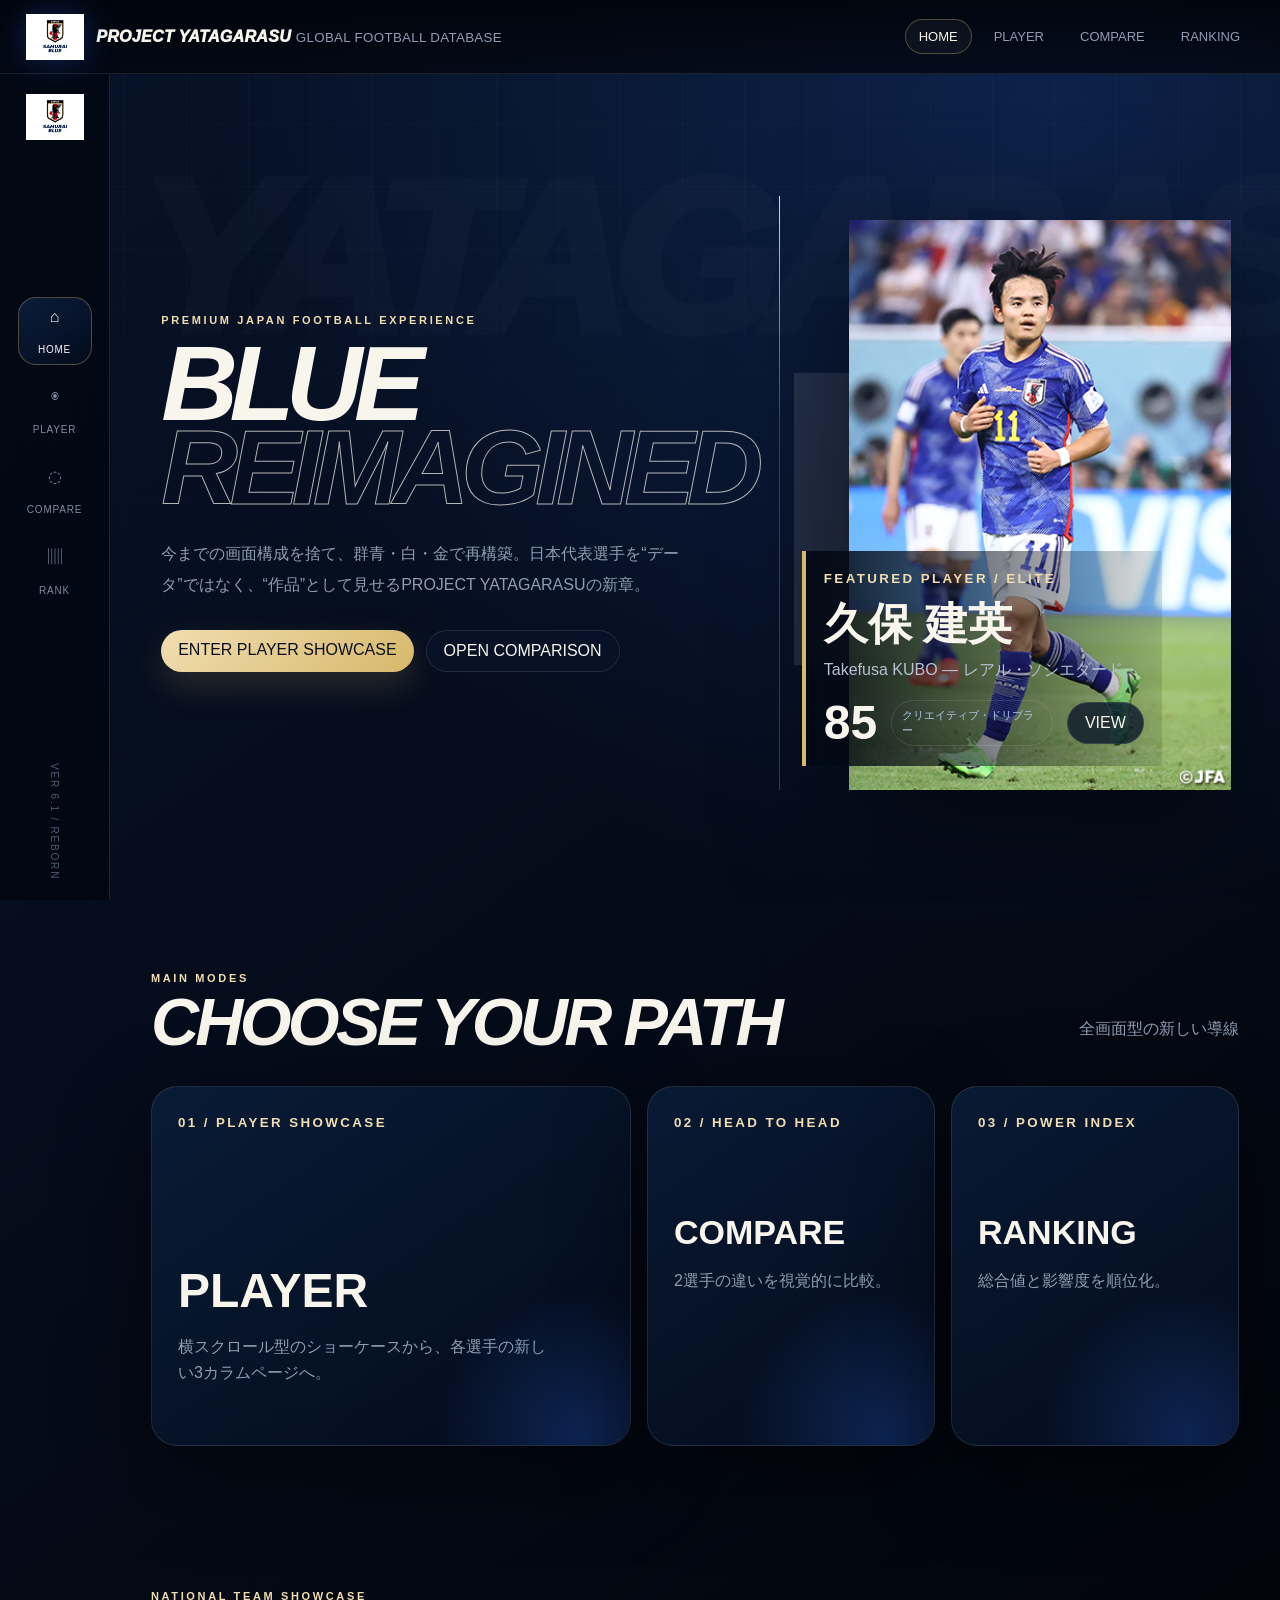
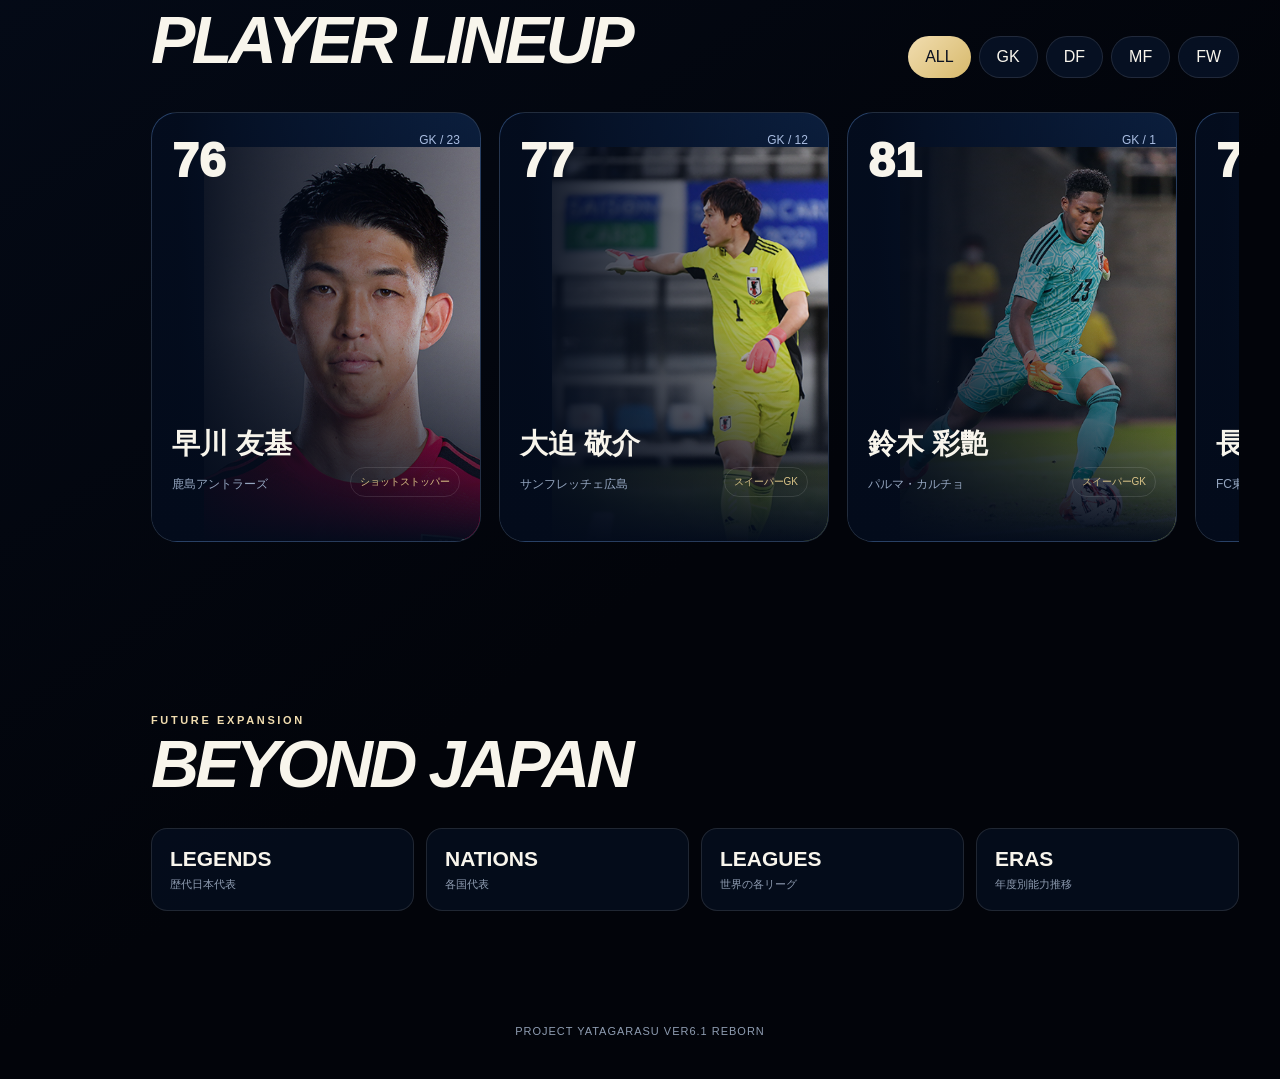
==== commit 2e93dcd0: "Release Ver6.1 Reborn" ====
--- a/index.html
+++ b/index.html
@@ -1,89 +1,81 @@
 <!doctype html>
 <html lang="ja"><head>
 <meta charset="utf-8"><meta name="viewport" content="width=device-width,initial-scale=1">
-<title>PROJECT YATAGARASU — Ver6.0</title>
+<title>PROJECT YATAGARASU — Ver6.1 REBORN</title>
 <link rel="stylesheet" href="css/common.css"><link rel="stylesheet" href="css/index.css">
 </head><body>
-<div class="boot" id="boot">
-  <div class="boot-grid"></div>
-  <div class="boot-particles" id="particles"></div>
-  <div class="boot-inner">
-    <img class="boot-logo" src="assets/logo/samurai-blue.png" alt="">
-    <div class="boot-title">PROJECT<br><span>YATAGARASU</span></div>
-    <div class="boot-sub">THE GLOBAL FOOTBALL DATABASE BEGINS HERE</div>
-    <div class="press"><button id="enterBtn">ENTER THE BLUE</button></div>
-  </div>
-</div>
 <header class="site-header"><nav class="site-nav">
 <a class="brand" href="index.html"><img src="assets/logo/samurai-blue.png" alt=""><span>PROJECT YATAGARASU <small>GLOBAL FOOTBALL DATABASE</small></span></a>
 <div class="nav-links"><a class="active" href="index.html">HOME</a><a href="#players">PLAYER</a><a href="compare.html">COMPARE</a><a href="ranking.html">RANKING</a></div>
 </nav></header>
-<main>
-<section class="container hero">
-  <div class="hero-copy">
-    <div class="eyebrow">SAMURAI BLUE / WORLD CUP 2026</div>
-    <h1>THE FUTURE<br><span>STARTS HERE</span></h1>
-    <p>日本代表から、歴代代表、各国代表、世界のリーグへ。PROJECT YATAGARASUは、能力・キャリア・比較・物語を一つにした次世代フットボールデータベースへ進化する。</p>
-    <div class="hero-actions">
-      <a class="btn btn-primary hero-btn" href="#players">OPEN PLAYER HUB</a>
-      <a class="btn hero-btn" href="compare.html">COMPARE PLAYERS</a>
-    </div>
-  </div>
-  <div class="hero-stage">
-    <article id="featuredPlayer" class="panel featured-player"></article>
-  </div>
-</section>
+<div class="home-shell">
+  <aside class="vertical-menu">
+    <img class="vm-logo" src="assets/logo/samurai-blue.png" alt="">
+    <nav class="vm-links">
+      <a class="active" href="#home">⌂<span>HOME</span></a>
+      <a href="#players">◉<span>PLAYER</span></a>
+      <a href="compare.html">◌<span>COMPARE</span></a>
+      <a href="ranking.html">▥<span>RANK</span></a>
+    </nav>
+    <div class="vm-index">VER 6.1 / REBORN</div>
+  </aside>
 
-<section class="container home-grid">
-  <a class="panel home-card" href="#players"><small>01 / PLAYER HUB</small><h2>PLAYER</h2><p>現代表27選手の能力・AI総評・キャリアを深掘り。</p></a>
-  <a class="panel home-card" href="compare.html"><small>02 / HEAD TO HEAD</small><h2>COMPARE</h2><p>能力値とレーダーで選手の違いを視覚化。</p></a>
-  <a class="panel home-card" href="ranking.html"><small>03 / NATIONAL RANK</small><h2>RANKING</h2><p>総合値・ポジション・影響度でランキング。</p></a>
-  <a class="panel home-card" href="#future"><small>04 / WORLD EXPANSION</small><h2>GLOBAL</h2><p>歴代代表、各国代表、世界リーグへの拡張構想。</p></a>
-</section>
+  <main class="home-main">
+    <section id="home" class="hero-screen">
+      <div class="hero-copy">
+        <div class="kicker">PREMIUM JAPAN FOOTBALL EXPERIENCE</div>
+        <h1>BLUE<br><span>REIMAGINED</span></h1>
+        <p>今までの画面構成を捨て、群青・白・金で再構築。日本代表選手を“データ”ではなく、“作品”として見せるPROJECT YATAGARASUの新章。</p>
+        <div class="hero-actions">
+          <a class="btn btn-primary" href="#players">ENTER PLAYER SHOWCASE</a>
+          <a class="btn" href="compare.html">OPEN COMPARISON</a>
+        </div>
+      </div>
+      <div class="hero-visual">
+        <div class="giant-symbol"><img src="assets/logo/samurai-blue.png" alt=""></div>
+        <div id="featureStage" class="feature-stage"></div>
+      </div>
+    </section>
 
-<section class="container snapshot">
-  <article class="panel snapshot-main">
-    <div class="snapshot-title">
-      <div><div class="eyebrow">TEAM SNAPSHOT</div><h2>2026 JAPAN SQUAD</h2></div>
-      <p class="page-subtitle">現在のデータベース状況</p>
-    </div>
-    <div class="snapshot-stats">
-      <div class="snapshot-stat"><b id="countPlayers">27</b><span>REGISTERED PLAYERS</span></div>
-      <div class="snapshot-stat"><b id="avgOvr">—</b><span>AVERAGE OVR</span></div>
-      <div class="snapshot-stat"><b id="topOvr">—</b><span>TOP RATING</span></div>
-      <div class="snapshot-stat"><b id="youngest">—</b><span>YOUNGEST AGE</span></div>
-    </div>
-  </article>
-  <aside id="future" class="panel roadmap">
-    <div class="eyebrow">EXPANSION ROADMAP</div>
-    <h2>BEYOND JAPAN</h2>
-    <div class="roadmap-list">
-      <div class="roadmap-item"><i></i><span>歴代日本代表データベース</span></div>
-      <div class="roadmap-item"><i></i><span>各国代表・W杯モード</span></div>
-      <div class="roadmap-item"><i></i><span>欧州5大リーグ・Jリーグ</span></div>
-      <div class="roadmap-item"><i></i><span>年度別能力推移・ベストXI</span></div>
-    </div>
-  </aside>
-</section>
+    <section class="home-section">
+      <div class="section-head">
+        <div><div class="kicker">MAIN MODES</div><h2 class="page-title">CHOOSE YOUR PATH</h2></div>
+        <p class="page-subtitle">全画面型の新しい導線</p>
+      </div>
+      <div class="mode-grid">
+        <a class="panel mode-card big" href="#players"><small>01 / PLAYER SHOWCASE</small><h2>PLAYER</h2><p>横スクロール型のショーケースから、各選手の新しい3カラムページへ。</p></a>
+        <a class="panel mode-card" href="compare.html"><small>02 / HEAD TO HEAD</small><h2>COMPARE</h2><p>2選手の違いを視覚的に比較。</p></a>
+        <a class="panel mode-card" href="ranking.html"><small>03 / POWER INDEX</small><h2>RANKING</h2><p>総合値と影響度を順位化。</p></a>
+      </div>
+    </section>
 
-<section id="players" class="container players">
-  <div class="section-head">
-    <div><div class="eyebrow">NATIONAL TEAM DATABASE</div><h2 class="page-title">PLAYER SELECT</h2></div>
-    <p class="page-subtitle">AI総評を搭載した選手ページへ</p>
-  </div>
-  <div class="toolbar">
-    <input id="search" class="search" placeholder="選手名・クラブ名で検索">
-    <div class="filters">
-      <button class="btn filter active" data-filter="ALL">ALL</button>
-      <button class="btn filter" data-filter="GK">GK</button>
-      <button class="btn filter" data-filter="DF">DF</button>
-      <button class="btn filter" data-filter="MF">MF</button>
-      <button class="btn filter" data-filter="FW">FW</button>
-    </div>
-  </div>
-  <section id="playerGrid" class="player-grid"></section>
-</section>
-</main>
-<footer class="footer">PROJECT YATAGARASU VER6.0 / UNOFFICIAL FAN-MADE FOOTBALL DATABASE</footer>
-<script src="js/data.js"></script><script src="js/index-v6.js"></script>
+    <section id="players" class="home-section">
+      <div class="section-head">
+        <div><div class="kicker">NATIONAL TEAM SHOWCASE</div><h2 class="page-title">PLAYER LINEUP</h2></div>
+        <div class="filter-row">
+          <button class="btn filter active" data-filter="ALL">ALL</button>
+          <button class="btn filter" data-filter="GK">GK</button>
+          <button class="btn filter" data-filter="DF">DF</button>
+          <button class="btn filter" data-filter="MF">MF</button>
+          <button class="btn filter" data-filter="FW">FW</button>
+        </div>
+      </div>
+      <div class="showcase-wrap"><div id="showcase" class="showcase"></div></div>
+    </section>
+
+    <section class="home-section">
+      <div class="section-head">
+        <div><div class="kicker">FUTURE EXPANSION</div><h2 class="page-title">BEYOND JAPAN</h2></div>
+      </div>
+      <div class="future-strip">
+        <div class="future-item"><b>LEGENDS</b><span>歴代日本代表</span></div>
+        <div class="future-item"><b>NATIONS</b><span>各国代表</span></div>
+        <div class="future-item"><b>LEAGUES</b><span>世界の各リーグ</span></div>
+        <div class="future-item"><b>ERAS</b><span>年度別能力推移</span></div>
+      </div>
+    </section>
+  </main>
+</div>
+<footer class="footer">PROJECT YATAGARASU VER6.1 REBORN</footer>
+<script src="js/data.js"></script><script src="js/index-v61.js"></script>
 </body></html>
--- a/css/common.css
+++ b/css/common.css
@@ -1,93 +1,84 @@
 
 :root{
-  --bg:#02040a;
-  --bg-2:#06101f;
-  --surface:#07152a;
-  --surface-2:#0b1f3d;
-  --surface-3:#0e2a52;
-  --text:#f7fbff;
-  --muted:#8fa1bc;
-  --line:rgba(255,255,255,.10);
-  --blue:#2d72ff;
-  --blue-2:#72a7ff;
-  --cyan:#60e6ff;
-  --gold:#ffd66b;
-  --green:#55d99b;
-  --danger:#ff6f87;
-  --shadow:0 26px 80px rgba(0,0,0,.46);
+  --midnight:#02040a;
+  --navy:#071329;
+  --navy-2:#0b1f3d;
+  --royal:#0f3272;
+  --blue:#2e6fff;
+  --ice:#eaf3ff;
+  --ivory:#f8f5ec;
+  --gold:#d7b96b;
+  --gold-soft:#f1ddb0;
+  --muted:#8f9db2;
+  --line:rgba(255,255,255,.11);
+  --glass:rgba(5,13,29,.72);
+  --shadow:0 28px 90px rgba(0,0,0,.48);
 }
 *{box-sizing:border-box}
 html{scroll-behavior:smooth}
 body{
-  margin:0;min-height:100vh;color:var(--text);
+  margin:0;
+  min-height:100vh;
+  color:var(--ivory);
   font-family:"Segoe UI","Yu Gothic UI","Hiragino Kaku Gothic ProN",Meiryo,sans-serif;
   background:
-    radial-gradient(circle at 84% -8%,rgba(38,104,239,.32),transparent 34%),
-    radial-gradient(circle at 0 100%,rgba(22,63,131,.20),transparent 34%),
-    linear-gradient(145deg,var(--bg-2),var(--bg) 72%);
+    radial-gradient(circle at 82% 4%,rgba(34,84,184,.28),transparent 30%),
+    linear-gradient(145deg,var(--navy),var(--midnight) 74%);
   overflow-x:hidden;
 }
 body::before{
-  content:"";position:fixed;inset:0;pointer-events:none;z-index:-2;opacity:.18;
-  background-image:
-    linear-gradient(rgba(255,255,255,.028) 1px,transparent 1px),
-    linear-gradient(90deg,rgba(255,255,255,.028) 1px,transparent 1px);
-  background-size:58px 58px;
+  content:"";
+  position:fixed;inset:0;pointer-events:none;z-index:-2;
+  background:
+    linear-gradient(rgba(255,255,255,.022) 1px,transparent 1px),
+    linear-gradient(90deg,rgba(255,255,255,.022) 1px,transparent 1px);
+  background-size:62px 62px;
   mask-image:linear-gradient(to bottom,black,transparent 90%);
 }
-body::after{
-  content:"";position:fixed;inset:-40%;pointer-events:none;z-index:-3;
-  background:conic-gradient(from 0deg,transparent,rgba(51,118,255,.08),transparent 42%);
-  animation:ambient 26s linear infinite;
-}
-@keyframes ambient{to{transform:rotate(360deg)}}
 a{color:inherit}
 button,input,select{font:inherit}
 button{cursor:pointer}
 img{max-width:100%}
 .site-header{
-  position:sticky;top:0;z-index:100;height:76px;
+  position:fixed;left:0;right:0;top:0;z-index:150;height:74px;
   border-bottom:1px solid var(--line);
-  background:rgba(1,5,12,.78);backdrop-filter:blur(24px);
+  background:linear-gradient(180deg,rgba(1,4,10,.92),rgba(1,4,10,.68));
+  backdrop-filter:blur(24px);
 }
 .site-nav{
-  max-width:1600px;height:100%;margin:auto;padding:0 26px;
+  max-width:1680px;height:100%;margin:auto;padding:0 26px;
   display:flex;align-items:center;justify-content:space-between;gap:22px;
 }
 .brand{display:flex;align-items:center;gap:12px;text-decoration:none;font-style:italic;font-weight:950}
-.brand img{height:46px;filter:drop-shadow(0 0 16px rgba(45,114,255,.30))}
+.brand img{height:46px;filter:drop-shadow(0 0 16px rgba(46,111,255,.28))}
+.brand span{letter-spacing:.02em}
 .brand small{font-style:normal;font-weight:500;color:var(--muted)}
 .nav-links{display:flex;gap:8px;align-items:center;flex-wrap:wrap}
 .nav-links a{
   position:relative;padding:10px 14px;border-radius:999px;
   text-decoration:none;color:var(--muted);font-size:13px;transition:.22s
 }
-.nav-links a::after{
-  content:"";position:absolute;left:50%;right:50%;bottom:3px;height:2px;
-  background:linear-gradient(90deg,var(--cyan),var(--blue));transition:.22s
-}
-.nav-links a:hover,.nav-links a.active{color:#fff;background:rgba(255,255,255,.035)}
-.nav-links a:hover::after,.nav-links a.active::after{left:16px;right:16px}
-.container{max-width:1600px;margin:auto;padding:0 26px}
+.nav-links a:hover,.nav-links a.active{color:var(--ivory);background:rgba(255,255,255,.035)}
+.nav-links a.active{box-shadow:inset 0 0 0 1px rgba(215,185,107,.34)}
+.container{max-width:1680px;margin:auto;padding:0 28px}
 .panel{
   border:1px solid var(--line);
-  background:linear-gradient(145deg,rgba(12,29,58,.80),rgba(5,13,29,.76));
-  backdrop-filter:blur(20px);box-shadow:var(--shadow)
+  background:linear-gradient(145deg,rgba(11,31,61,.80),rgba(4,12,28,.80));
+  backdrop-filter:blur(22px);box-shadow:var(--shadow)
 }
 .btn{
-  border:1px solid var(--line);background:rgba(9,23,48,.80);
-  color:#fff;padding:11px 16px;border-radius:12px;text-decoration:none;transition:.22s
+  border:1px solid var(--line);background:rgba(8,20,42,.78);
+  color:var(--ivory);padding:11px 17px;border-radius:999px;text-decoration:none;transition:.22s
 }
-.btn:hover{transform:translateY(-2px);border-color:rgba(114,167,255,.68)}
+.btn:hover{transform:translateY(-2px);border-color:rgba(215,185,107,.55)}
 .btn-primary{
-  border:0;background:linear-gradient(135deg,#1558e6,#4389ff);
-  box-shadow:0 14px 34px rgba(45,114,255,.30)
+  color:#0a1020;border:0;background:linear-gradient(135deg,var(--gold-soft),var(--gold));
+  box-shadow:0 14px 34px rgba(215,185,107,.18)
 }
-.page-title{margin:0;font-size:clamp(40px,5vw,78px);font-style:italic;letter-spacing:-.05em}
+.page-title{margin:0;font-size:clamp(42px,5.2vw,82px);font-style:italic;letter-spacing:-.055em}
 .page-subtitle{color:var(--muted);line-height:1.8}
-.eyebrow{display:inline-flex;align-items:center;gap:10px;color:var(--cyan);font-size:12px;letter-spacing:.22em;font-weight:900}
-.eyebrow::before{content:"";width:44px;height:2px;background:linear-gradient(90deg,var(--cyan),transparent)}
-.footer{padding:40px 20px;text-align:center;color:var(--muted);font-size:11px;letter-spacing:.09em}
+.kicker{color:var(--gold-soft);font-size:11px;letter-spacing:.24em;font-weight:900}
+.footer{padding:42px 20px;text-align:center;color:var(--muted);font-size:11px;letter-spacing:.09em}
 @media(max-width:780px){
   .brand small{display:none}
   .site-nav,.container{padding-left:12px;padding-right:12px}
--- a/css/index.css
+++ b/css/index.css
@@ -1,74 +1,143 @@
 
-.boot{
-  position:fixed;inset:0;z-index:2000;display:grid;place-items:center;overflow:hidden;
-  background:radial-gradient(circle at center,rgba(23,78,192,.20),transparent 38%),#00030a
+.home-shell{
+  min-height:100vh;
+  display:grid;
+  grid-template-columns:110px minmax(0,1fr);
+  padding-top:74px;
 }
-.boot.hidden{animation:bootOut .9s ease forwards}
-.boot-grid{position:absolute;inset:0;opacity:.18;background-image:linear-gradient(rgba(74,126,255,.14) 1px,transparent 1px),linear-gradient(90deg,rgba(74,126,255,.14) 1px,transparent 1px);background-size:70px 70px;transform:perspective(700px) rotateX(66deg) translateY(30%) scale(1.6)}
-.boot-particles{position:absolute;inset:0}
-.boot-particles i{position:absolute;width:3px;height:3px;border-radius:50%;background:#9bc8ff;box-shadow:0 0 14px #4288ff;animation:floatParticle linear infinite}
-@keyframes floatParticle{from{transform:translateY(110vh) scale(.4);opacity:0}15%{opacity:1}to{transform:translateY(-15vh) scale(1.2);opacity:0}}
-.boot-inner{position:relative;z-index:3;text-align:center;width:min(92vw,950px)}
-.boot-logo{width:min(34vw,300px);opacity:0;filter:drop-shadow(0 0 42px rgba(45,114,255,.78));animation:bootLogo 3.4s cubic-bezier(.2,.7,.2,1) forwards}
-.boot-title{margin-top:20px;font-size:clamp(40px,6.4vw,92px);font-style:italic;line-height:.88;letter-spacing:-.045em;opacity:0;animation:titleIn .9s 2.1s forwards}
-.boot-title span{display:block;color:transparent;-webkit-text-stroke:1px rgba(255,255,255,.72)}
-.boot-sub{margin-top:18px;color:#91b6ff;letter-spacing:.34em;font-size:12px;opacity:0;animation:titleIn .8s 2.7s forwards}
-.press{margin-top:40px;opacity:0;animation:titleIn .9s 3.2s forwards}
-.press button{border:1px solid rgba(114,167,255,.58);background:rgba(7,20,44,.62);color:#fff;padding:15px 30px;border-radius:999px;letter-spacing:.2em;font-weight:950;animation:pressPulse 2s infinite}
-@keyframes bootLogo{0%{opacity:0;transform:scale(.72)}25%{opacity:1;transform:scale(1)}75%{opacity:1;transform:scale(1.05)}100%{opacity:1;transform:scale(1)}}
-@keyframes titleIn{to{opacity:1}}
-@keyframes pressPulse{0%,100%{box-shadow:0 0 0 0 rgba(59,124,255,.30)}50%{box-shadow:0 0 0 15px rgba(59,124,255,0)}}
-@keyframes bootOut{to{opacity:0;visibility:hidden;pointer-events:none}}
-
-.hero{
-  min-height:calc(100vh - 76px);display:grid;grid-template-columns:1.05fr .95fr;
-  gap:36px;align-items:center;padding:54px 0 62px
+.vertical-menu{
+  position:sticky;top:74px;height:calc(100vh - 74px);
+  border-right:1px solid var(--line);
+  background:rgba(2,7,16,.78);
+  backdrop-filter:blur(18px);
+  display:flex;flex-direction:column;align-items:center;justify-content:space-between;
+  padding:20px 10px;
 }
-.hero-copy h1{margin:18px 0 0;font-size:clamp(66px,8.4vw,130px);line-height:.80;letter-spacing:-.075em;font-style:italic}
-.hero-copy h1 span{display:block;color:transparent;-webkit-text-stroke:1px rgba(255,255,255,.68)}
-.hero-copy p{max-width:680px;margin-top:28px;color:var(--muted);line-height:1.95}
+.vm-logo{width:58px}
+.vm-links{display:grid;gap:12px}
+.vm-links a{
+  width:74px;min-height:68px;
+  display:grid;place-items:center;
+  text-decoration:none;border:1px solid transparent;border-radius:18px;
+  color:#7f8ca2;transition:.22s;
+}
+.vm-links a span{font-size:10px;letter-spacing:.08em}
+.vm-links a:hover,.vm-links a.active{
+  color:var(--ivory);border-color:rgba(215,185,107,.34);
+  background:linear-gradient(145deg,rgba(31,65,132,.35),rgba(6,18,39,.44));
+}
+.vm-index{writing-mode:vertical-rl;letter-spacing:.18em;color:#4d5c73;font-size:10px}
+.home-main{min-width:0}
+.hero-screen{
+  position:relative;
+  min-height:calc(100vh - 74px);
+  display:grid;grid-template-columns:minmax(0,1fr) minmax(500px,.82fr);
+  align-items:center;gap:20px;
+  padding:60px 4vw 48px;
+  overflow:hidden;
+}
+.hero-screen::before{
+  content:"YATAGARASU";
+  position:absolute;left:2vw;top:11vh;
+  font-size:clamp(110px,17vw,280px);
+  line-height:.8;font-weight:950;font-style:italic;
+  color:rgba(255,255,255,.018);
+  letter-spacing:-.08em;
+  pointer-events:none;
+}
+.hero-copy{position:relative;z-index:3}
+.hero-copy h1{
+  margin:16px 0 0;
+  font-size:clamp(66px,8.3vw,138px);
+  line-height:.79;letter-spacing:-.08em;font-style:italic;
+}
+.hero-copy h1 span{
+  display:block;color:transparent;
+  -webkit-text-stroke:1px rgba(248,245,236,.72);
+}
+.hero-copy p{max-width:670px;margin-top:28px;color:var(--muted);line-height:1.95}
 .hero-actions{display:flex;gap:12px;flex-wrap:wrap;margin-top:30px}
-.hero-btn{min-width:200px;padding:15px 22px;border-radius:999px;font-weight:950;letter-spacing:.08em}
-.hero-stage{position:relative;min-height:620px;display:grid;place-items:center}
-.hero-stage::before{content:"";position:absolute;width:520px;height:520px;border-radius:50%;border:1px solid rgba(87,145,255,.16);box-shadow:0 0 100px rgba(38,98,222,.15)}
-.hero-stage::after{content:"";position:absolute;width:390px;height:390px;border-radius:50%;background:radial-gradient(circle,rgba(46,114,255,.32),transparent 67%);filter:blur(8px);animation:pulse 4s ease-in-out infinite}
-@keyframes pulse{0%,100%{transform:scale(.92);opacity:.68}50%{transform:scale(1.08);opacity:1}}
-.featured-player{position:relative;z-index:2;width:min(100%,520px);min-height:570px;border-radius:26px;overflow:hidden}
-.featured-player img{position:absolute;right:-8%;bottom:0;width:92%;height:92%;object-fit:cover;object-position:center top;filter:saturate(.98) contrast(1.04)}
-.featured-player::before{content:"";position:absolute;inset:0;z-index:1;background:linear-gradient(90deg,rgba(2,11,27,.98) 14%,rgba(3,16,37,.62) 58%,transparent),linear-gradient(to top,rgba(3,10,24,.98),transparent 52%)}
-.featured-copy{position:absolute;z-index:2;left:24px;right:24px;bottom:24px}
-.featured-kicker{color:var(--cyan);font-size:11px;letter-spacing:.18em;font-weight:900}
-.featured-copy h2{margin:8px 0 0;font-size:42px}
-.featured-copy p{margin:6px 0 0;color:#a9b9cf}
-.featured-meta{display:flex;gap:12px;align-items:center;margin-top:16px}
-.featured-ovr{font-size:44px;font-weight:950}.featured-role{padding:7px 10px;border:1px solid var(--line);border-radius:999px;color:#9dbaff;font-size:11px}
-.home-grid{display:grid;grid-template-columns:repeat(4,1fr);gap:15px;margin-bottom:52px}
-.home-card{min-height:220px;padding:24px;border-radius:20px;text-decoration:none;position:relative;overflow:hidden;transition:.25s}
-.home-card:hover{transform:translateY(-8px);border-color:rgba(114,167,255,.68)}
-.home-card::after{content:"";position:absolute;width:220px;height:220px;right:-100px;bottom:-120px;border-radius:50%;background:radial-gradient(circle,rgba(62,134,255,.25),transparent 66%)}
-.home-card small{color:var(--cyan);letter-spacing:.18em;font-weight:900}
-.home-card h2{margin:58px 0 8px;font-size:31px}
-.home-card p{color:var(--muted);font-size:13px;line-height:1.65}
-.snapshot{display:grid;grid-template-columns:1.25fr .75fr;gap:15px;margin-bottom:52px}
-.snapshot-main,.roadmap{padding:24px;border-radius:20px}
-.snapshot-title{display:flex;justify-content:space-between;gap:18px;align-items:end}
-.snapshot-stats{display:grid;grid-template-columns:repeat(4,1fr);gap:12px;margin-top:18px}
-.snapshot-stat{padding:16px;border:1px solid var(--line);border-radius:13px;background:rgba(7,19,41,.64)}
-.snapshot-stat b{display:block;font-size:31px}.snapshot-stat span{color:var(--muted);font-size:11px}
-.roadmap-list{display:grid;gap:10px;margin-top:16px}.roadmap-item{display:flex;gap:12px;align-items:center;padding:11px;border:1px solid var(--line);border-radius:10px}.roadmap-item i{width:9px;height:9px;border-radius:50%;background:var(--blue);box-shadow:0 0 12px var(--blue)}
-.players{padding:42px 0 30px}.section-head{display:flex;justify-content:space-between;gap:18px;align-items:end;margin-bottom:20px}
-.toolbar{display:grid;grid-template-columns:1fr auto;gap:12px;margin-bottom:18px}
-.search{width:100%;padding:14px 16px;border-radius:12px;border:1px solid var(--line);color:#fff;background:rgba(6,17,36,.80);outline:none}
-.search:focus{border-color:rgba(95,145,255,.75);box-shadow:0 0 0 4px rgba(47,111,255,.10)}
-.filters{display:flex;gap:8px;flex-wrap:wrap}.filter.active{background:linear-gradient(135deg,#1859e3,#4385ff)}
-.player-grid{display:grid;grid-template-columns:repeat(5,minmax(0,1fr));gap:15px;padding-bottom:50px}
-.player-card{height:315px;position:relative;overflow:hidden;border:1px solid var(--line);border-radius:20px;text-decoration:none;background:linear-gradient(145deg,#0d2750,#061327 65%,#07152d);transition:.28s;box-shadow:0 16px 42px rgba(0,0,0,.25)}
-.player-card:hover{transform:translateY(-9px) scale(1.01);border-color:rgba(104,160,255,.75);box-shadow:0 28px 60px rgba(0,0,0,.45),0 0 30px rgba(43,109,255,.12)}
-.player-card img{position:absolute;right:-5%;bottom:0;width:82%;height:93%;object-fit:cover;object-position:center top}
-.player-card::before{content:"";position:absolute;inset:0;z-index:1;background:linear-gradient(90deg,rgba(2,12,29,.98) 15%,rgba(3,14,33,.70) 55%,transparent)}
-.player-card::after{content:"";position:absolute;left:-120%;top:0;width:55%;height:100%;z-index:3;background:linear-gradient(90deg,transparent,rgba(255,255,255,.16),transparent);transform:skewX(-18deg);transition:.5s}
-.player-card:hover::after{left:150%}
-.card-copy{position:absolute;inset:17px;z-index:2}.card-pos{color:#9db9ff;font-weight:900}.card-no{font-size:32px;font-weight:950;margin:3px 0 60px}.card-copy h2{margin:0;font-size:19px}.card-en{font-size:10px;color:#72a5ff;margin:4px 0}.card-club{font-size:11px;color:#b3c0d5;max-width:128px}.card-ovr{font-size:31px;font-weight:950;margin-top:10px}
-@media(max-width:1150px){.hero{grid-template-columns:1fr}.hero-stage{min-height:520px}.home-grid{grid-template-columns:repeat(2,1fr)}.snapshot{grid-template-columns:1fr}.player-grid{grid-template-columns:repeat(4,1fr)}}
-@media(max-width:860px){.player-grid{grid-template-columns:repeat(3,1fr)}.snapshot-stats{grid-template-columns:repeat(2,1fr)}}
-@media(max-width:640px){.hero{padding-top:34px}.hero-stage{min-height:440px}.home-grid{grid-template-columns:1fr}.toolbar{grid-template-columns:1fr}.player-grid{grid-template-columns:repeat(2,1fr)}.player-card{height:265px}}
+.hero-visual{position:relative;min-height:650px}
+.giant-symbol{
+  position:absolute;inset:8% 0 0 0;
+  display:grid;place-items:center;
+  opacity:.11;filter:grayscale(1) brightness(1.8);
+}
+.giant-symbol img{width:min(74%,560px)}
+.feature-stage{
+  position:absolute;inset:28px 0 28px 50px;
+  border-left:1px solid rgba(215,185,107,.28);
+}
+.feature-stage::before{
+  content:"";
+  position:absolute;left:-1px;top:0;width:1px;height:38%;
+  background:linear-gradient(var(--gold-soft),transparent);
+}
+.feature-player-img{
+  position:absolute;right:-2%;bottom:0;width:88%;height:96%;
+  object-fit:contain;object-position:center bottom;
+  filter:drop-shadow(0 30px 60px rgba(0,0,0,.55));
+}
+.feature-info{
+  position:absolute;left:22px;bottom:24px;z-index:3;
+  max-width:360px;padding:18px 18px 16px;
+  border-left:4px solid var(--gold);
+  background:linear-gradient(90deg,rgba(3,9,20,.92),rgba(3,9,20,.12));
+}
+.feature-info small{color:var(--gold-soft);letter-spacing:.18em;font-weight:900}
+.feature-info h2{margin:8px 0 0;font-size:44px}
+.feature-info p{margin:6px 0 0;color:#b7c2d3}
+.feature-score{display:flex;gap:14px;align-items:center;margin-top:14px}
+.feature-score b{font-size:48px}
+.feature-score span{padding:7px 10px;border:1px solid var(--line);border-radius:999px;color:#afc6ef;font-size:11px}
+.home-section{padding:72px 3.2vw}
+.section-head{display:flex;align-items:end;justify-content:space-between;gap:20px;margin-bottom:26px}
+.mode-grid{display:grid;grid-template-columns:1.25fr .75fr .75fr;gap:16px}
+.mode-card{
+  min-height:250px;padding:26px;border-radius:26px;position:relative;overflow:hidden;text-decoration:none;
+  transition:.28s
+}
+.mode-card:hover{transform:translateY(-8px);border-color:rgba(215,185,107,.52)}
+.mode-card.big{min-height:360px}
+.mode-card::after{
+  content:"";position:absolute;right:-100px;bottom:-140px;width:300px;height:300px;border-radius:50%;
+  background:radial-gradient(circle,rgba(46,111,255,.24),transparent 68%);
+}
+.mode-card small{color:var(--gold-soft);letter-spacing:.18em;font-weight:900}
+.mode-card h2{margin:82px 0 8px;font-size:34px}
+.mode-card.big h2{font-size:48px;margin-top:132px}
+.mode-card p{max-width:380px;color:var(--muted);line-height:1.65}
+.showcase-wrap{overflow:hidden}
+.showcase{
+  display:flex;gap:18px;overflow-x:auto;padding:8px 2px 28px;
+  scroll-snap-type:x mandatory;scrollbar-width:thin;scrollbar-color:#294e8a #071224;
+}
+.showcase-card{
+  flex:0 0 330px;height:430px;position:relative;overflow:hidden;
+  border:1px solid var(--line);border-radius:26px;scroll-snap-align:start;
+  background:linear-gradient(145deg,#0f2a55,#071224 70%);
+  text-decoration:none;transition:.28s;
+}
+.showcase-card:hover{transform:translateY(-8px);border-color:rgba(215,185,107,.55)}
+.showcase-card img{position:absolute;right:-10%;bottom:0;width:94%;height:92%;object-fit:cover;object-position:center top}
+.showcase-card::before{content:"";position:absolute;inset:0;z-index:1;background:linear-gradient(90deg,rgba(3,11,27,.96) 8%,rgba(3,11,27,.50) 58%,transparent),linear-gradient(to top,rgba(3,11,27,.98),transparent 50%)}
+.sc-copy{position:absolute;z-index:2;inset:20px}
+.sc-top{display:flex;justify-content:space-between;align-items:flex-start}.sc-ovr{font-size:48px;font-weight:950}.sc-pos{color:#a9bde1;font-size:12px}
+.sc-copy h3{position:absolute;left:0;bottom:58px;margin:0;font-size:28px}.sc-club{position:absolute;left:0;bottom:28px;color:#94a5bf;font-size:12px}
+.sc-role{position:absolute;right:0;bottom:24px;padding:7px 9px;border:1px solid var(--line);border-radius:999px;color:#d9c387;font-size:10px}
+.filter-row{display:flex;gap:8px;flex-wrap:wrap}.filter.active{background:linear-gradient(135deg,var(--gold-soft),var(--gold));color:#0a1020;border:0}
+.future-strip{display:grid;grid-template-columns:repeat(4,1fr);gap:12px}
+.future-item{padding:18px;border:1px solid var(--line);border-radius:16px;background:rgba(7,18,38,.62)}
+.future-item b{display:block;font-size:21px}.future-item span{display:block;margin-top:6px;color:var(--muted);font-size:11px}
+@media(max-width:1200px){
+  .home-shell{grid-template-columns:1fr}.vertical-menu{display:none}
+  .hero-screen{grid-template-columns:1fr}.hero-visual{min-height:520px}
+  .mode-grid{grid-template-columns:1fr 1fr}.mode-card.big{grid-column:1/-1}
+}
+@media(max-width:760px){
+  .hero-screen{padding-left:18px;padding-right:18px}.hero-visual{min-height:430px}
+  .feature-stage{left:0}.feature-player-img{width:100%}
+  .home-section{padding-left:14px;padding-right:14px}
+  .mode-grid{grid-template-columns:1fr}.mode-card.big{grid-column:auto}
+  .future-strip{grid-template-columns:1fr 1fr}
+}
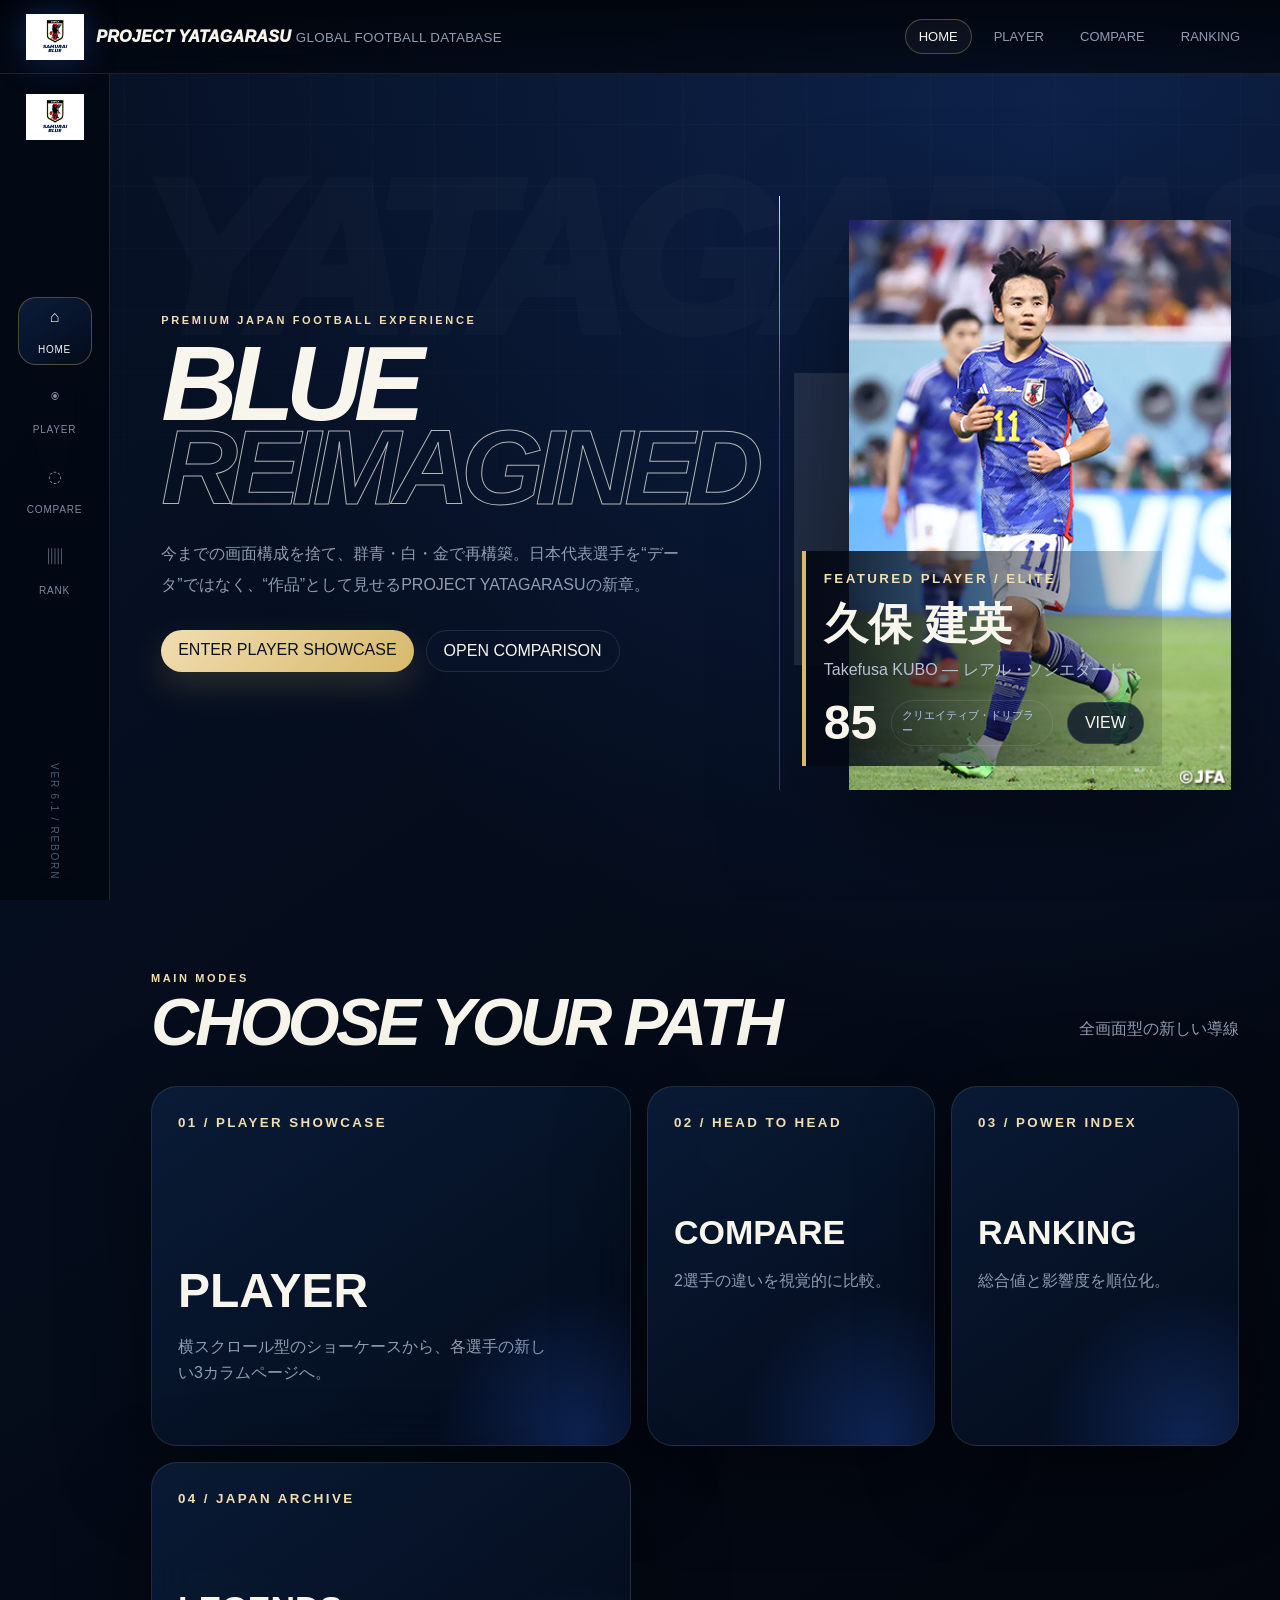
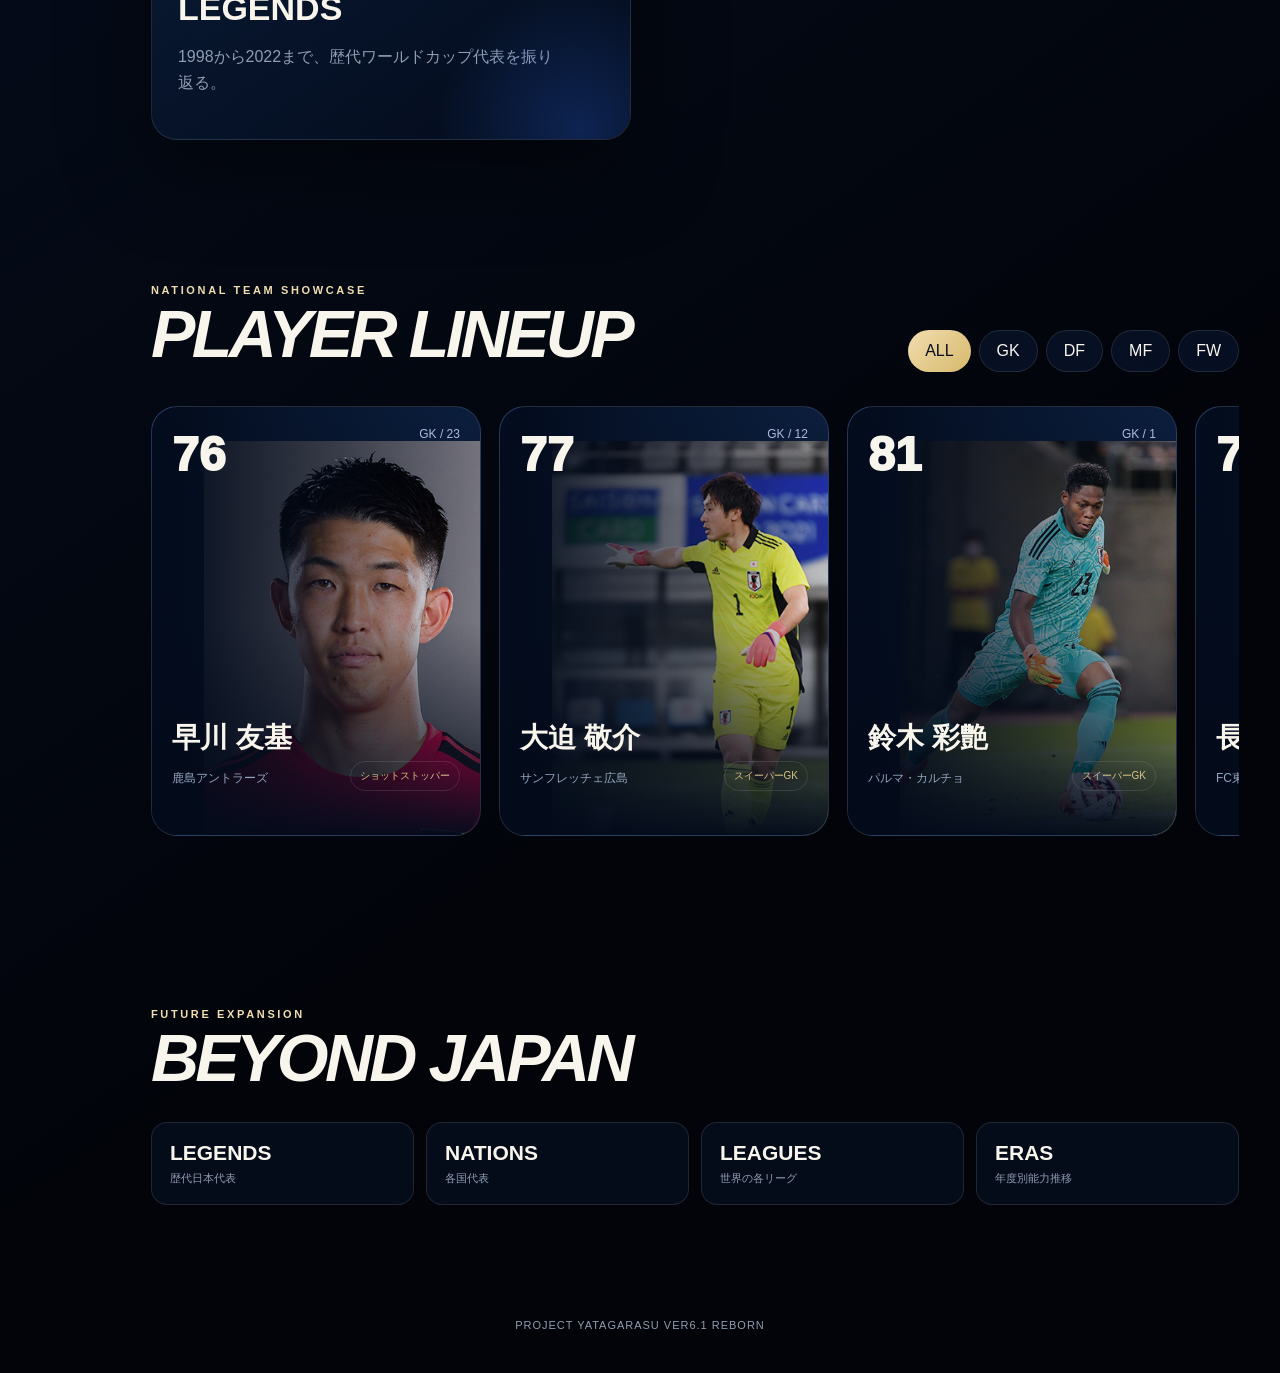
==== commit faf89b3a: "Release Ver6.3 Legends" ====
--- a/index.html
+++ b/index.html
@@ -45,7 +45,7 @@
       <div class="mode-grid">
         <a class="panel mode-card big" href="#players"><small>01 / PLAYER SHOWCASE</small><h2>PLAYER</h2><p>横スクロール型のショーケースから、各選手の新しい3カラムページへ。</p></a>
         <a class="panel mode-card" href="compare.html"><small>02 / HEAD TO HEAD</small><h2>COMPARE</h2><p>2選手の違いを視覚的に比較。</p></a>
-        <a class="panel mode-card" href="ranking.html"><small>03 / POWER INDEX</small><h2>RANKING</h2><p>総合値と影響度を順位化。</p></a>
+        <a class="panel mode-card" href="ranking.html"><small>03 / POWER INDEX</small><h2>RANKING</h2><p>総合値と影響度を順位化。</p></a><a class="panel mode-card" href="legends.html"><small>04 / JAPAN ARCHIVE</small><h2>LEGENDS</h2><p>1998から2022まで、歴代ワールドカップ代表を振り返る。</p></a>
       </div>
     </section>
 
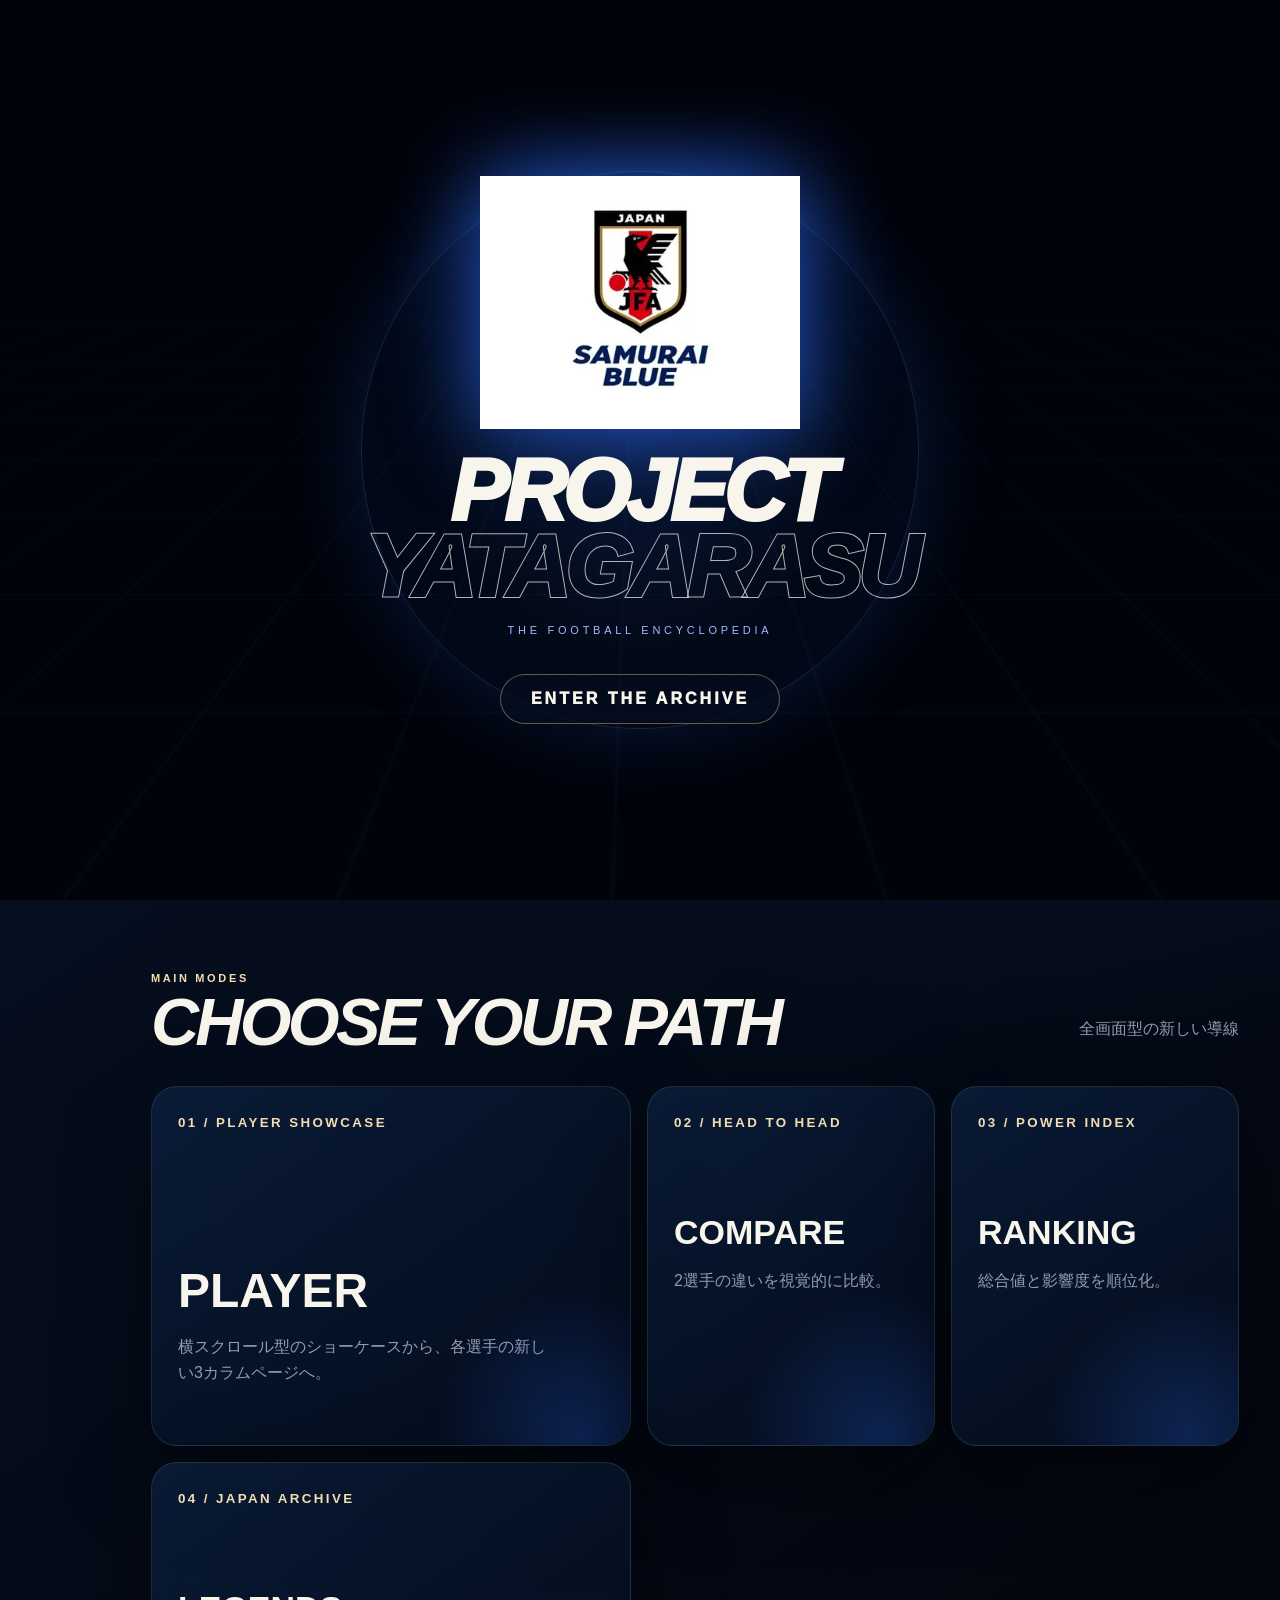
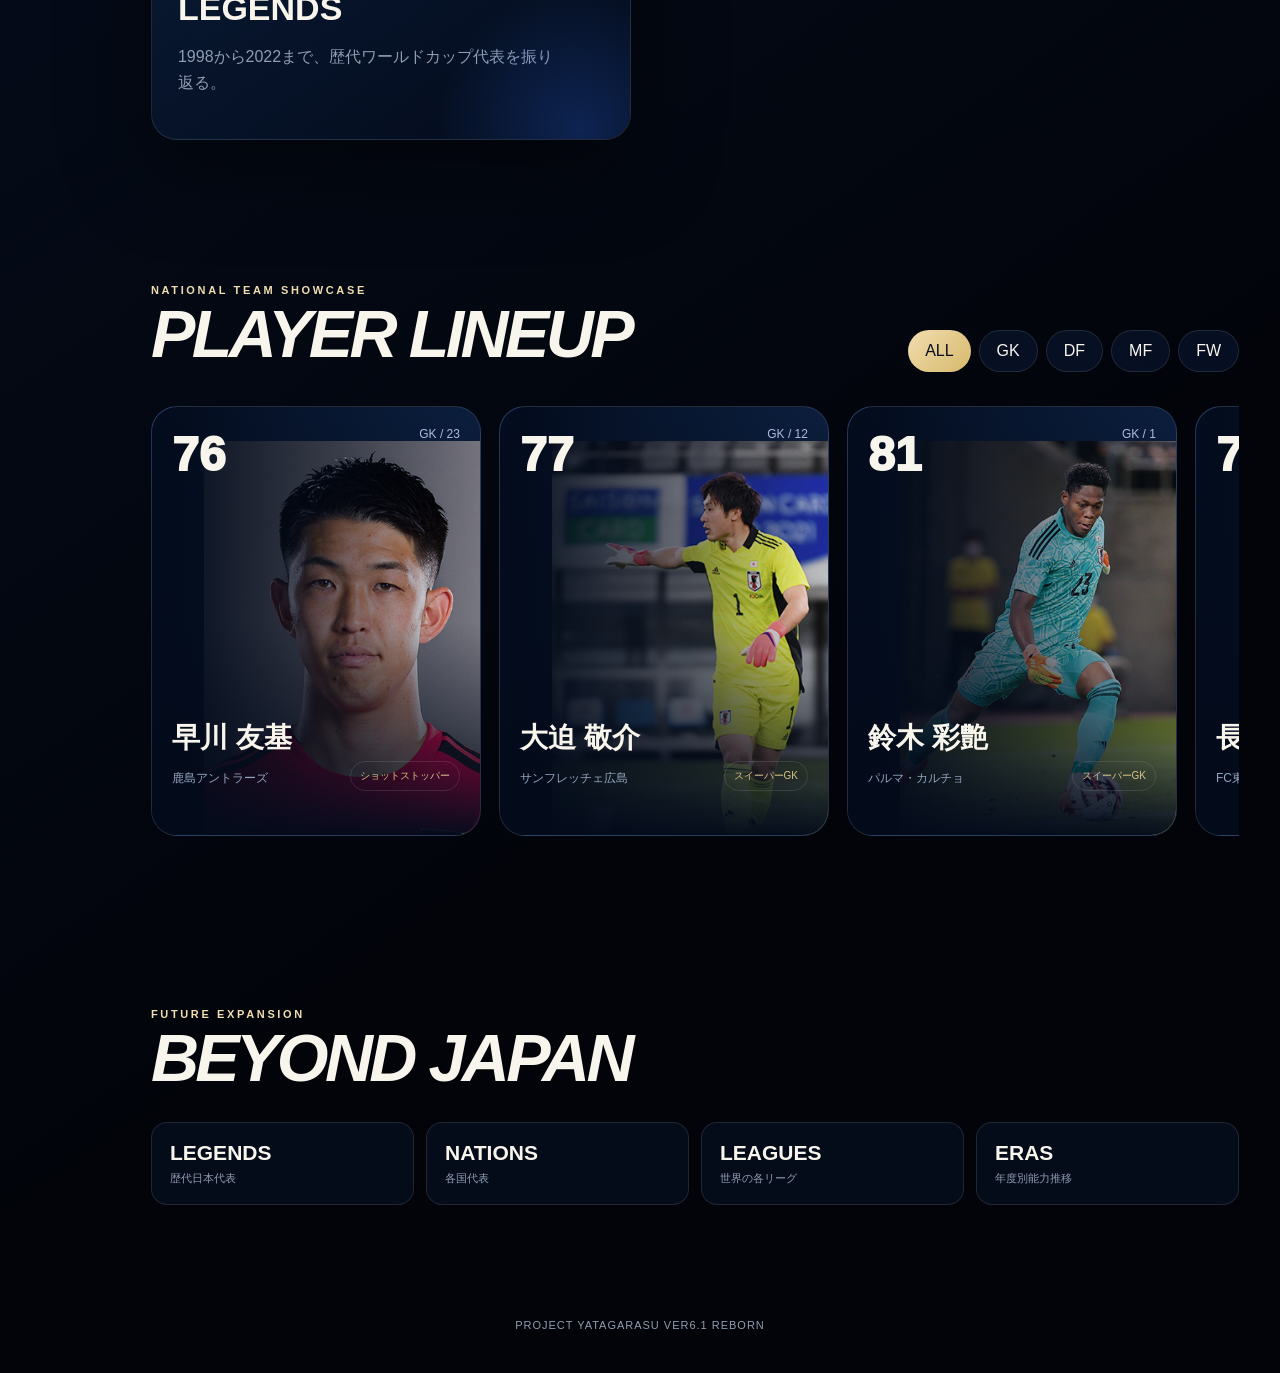
==== commit d2e4417a: "Release Ver7.0 Encyclopedia Foundation" ====
--- a/index.html
+++ b/index.html
@@ -3,7 +3,7 @@
 <meta charset="utf-8"><meta name="viewport" content="width=device-width,initial-scale=1">
 <title>PROJECT YATAGARASU — Ver6.1 REBORN</title>
 <link rel="stylesheet" href="css/common.css"><link rel="stylesheet" href="css/index.css">
-</head><body>
+<link rel="stylesheet" href="css/opening.css"></head><body><div id="yataOpening" class="yata-opening"><div class="yata-opening-grid"></div><div class="yata-opening-glow"></div><div class="yata-opening-content"><img class="yata-opening-logo" src="assets/ui/yatagarasu.png" alt="八咫烏"><div class="yata-opening-title">PROJECT<br><span>YATAGARASU</span></div><div class="yata-opening-sub">THE FOOTBALL ENCYCLOPEDIA</div><div class="yata-opening-button"><button id="yataEnter">ENTER THE ARCHIVE</button></div></div></div>
 <header class="site-header"><nav class="site-nav">
 <a class="brand" href="index.html"><img src="assets/logo/samurai-blue.png" alt=""><span>PROJECT YATAGARASU <small>GLOBAL FOOTBALL DATABASE</small></span></a>
 <div class="nav-links"><a class="active" href="index.html">HOME</a><a href="#players">PLAYER</a><a href="compare.html">COMPARE</a><a href="ranking.html">RANKING</a></div>
@@ -78,4 +78,4 @@
 </div>
 <footer class="footer">PROJECT YATAGARASU VER6.1 REBORN</footer>
 <script src="js/data.js"></script><script src="js/index-v61.js"></script>
-</body></html>+<script src="js/opening.js"></script></body></html>
--- a/css/opening.css
+++ b/css/opening.css
@@ -0,0 +1,14 @@
+
+.yata-opening{position:fixed;inset:0;z-index:9999;display:grid;place-items:center;overflow:hidden;background:radial-gradient(circle at center,rgba(35,89,205,.22),transparent 38%),#00030a}
+.yata-opening.is-hidden{animation:yataClose .95s ease forwards}
+.yata-opening-grid{position:absolute;inset:-20%;background-image:linear-gradient(rgba(91,145,255,.13) 1px,transparent 1px),linear-gradient(90deg,rgba(91,145,255,.13) 1px,transparent 1px);background-size:74px 74px;transform:perspective(760px) rotateX(67deg) translateY(34%) scale(1.55);opacity:.23}
+.yata-opening-glow{position:absolute;width:62vmin;height:62vmin;border-radius:50%;border:1px solid rgba(106,164,255,.20);box-shadow:0 0 90px rgba(42,102,232,.22),inset 0 0 90px rgba(42,102,232,.10);animation:yataOrbit 8s linear infinite}
+.yata-opening-content{position:relative;z-index:3;text-align:center;width:min(92vw,980px)}
+.yata-opening-logo{width:min(36vw,320px);opacity:0;filter:drop-shadow(0 0 44px rgba(46,111,255,.78));animation:yataLogoIn 3.4s cubic-bezier(.2,.72,.2,1) forwards}
+.yata-opening-title{margin-top:20px;font-size:clamp(42px,6.8vw,98px);line-height:.88;font-style:italic;font-weight:950;letter-spacing:-.05em;opacity:0;animation:yataTextIn .9s 2.05s forwards}
+.yata-opening-title span{display:block;color:transparent;-webkit-text-stroke:1px rgba(248,245,236,.72)}
+.yata-opening-sub{margin-top:18px;color:#9bbcff;font-size:11px;letter-spacing:.34em;opacity:0;animation:yataTextIn .8s 2.72s forwards}
+.yata-opening-button{margin-top:38px;opacity:0;animation:yataTextIn .8s 3.2s forwards}
+.yata-opening-button button{border:1px solid rgba(215,185,107,.46);border-radius:999px;padding:15px 30px;color:#f8f5ec;background:rgba(5,14,31,.65);font-weight:950;letter-spacing:.19em;animation:yataPulse 2s infinite}
+@keyframes yataLogoIn{0%{opacity:0;transform:scale(.62) rotate(-4deg)}24%{opacity:1;transform:scale(.96)}72%{opacity:1;transform:scale(1.05)}100%{opacity:1;transform:scale(1)}}
+@keyframes yataTextIn{to{opacity:1}}@keyframes yataPulse{0%,100%{box-shadow:0 0 0 0 rgba(215,185,107,.24)}50%{box-shadow:0 0 0 15px rgba(215,185,107,0)}}@keyframes yataOrbit{to{transform:rotate(360deg)}}@keyframes yataClose{to{opacity:0;visibility:hidden;pointer-events:none;transform:scale(1.05)}}
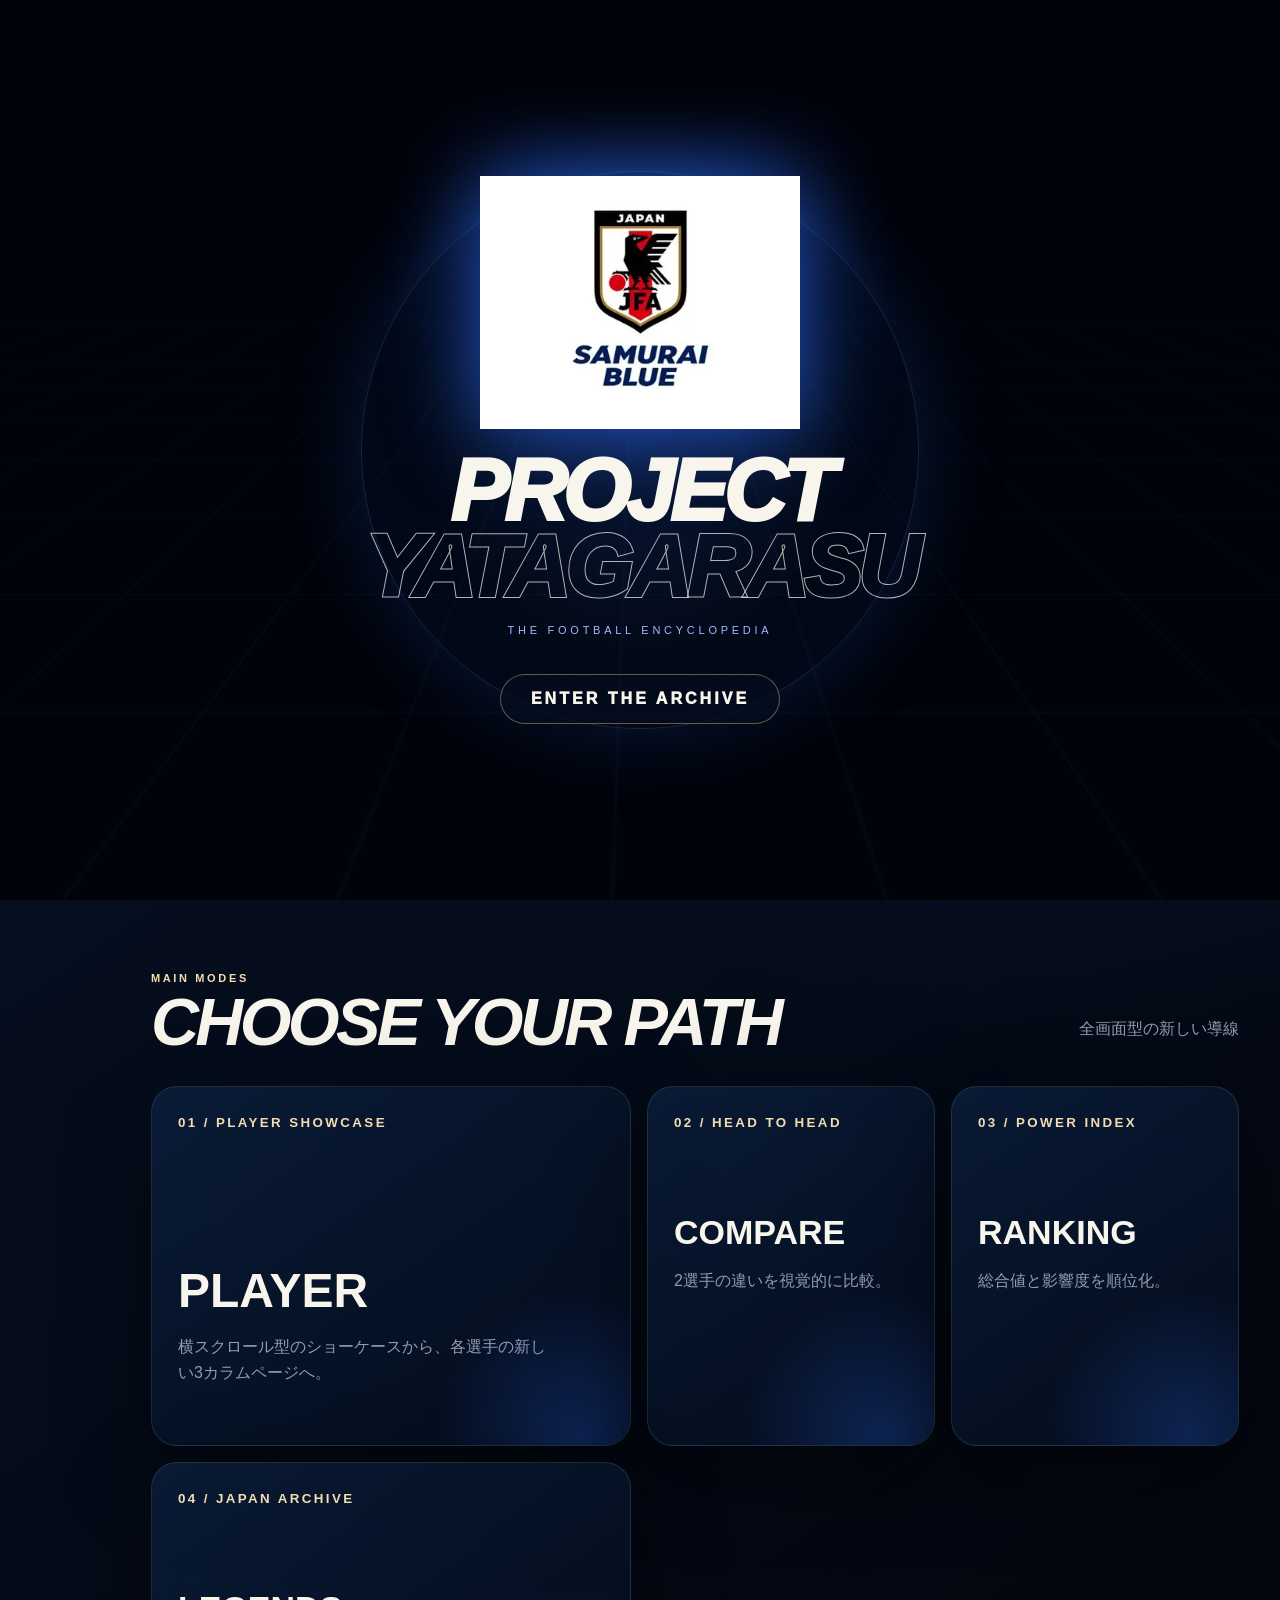
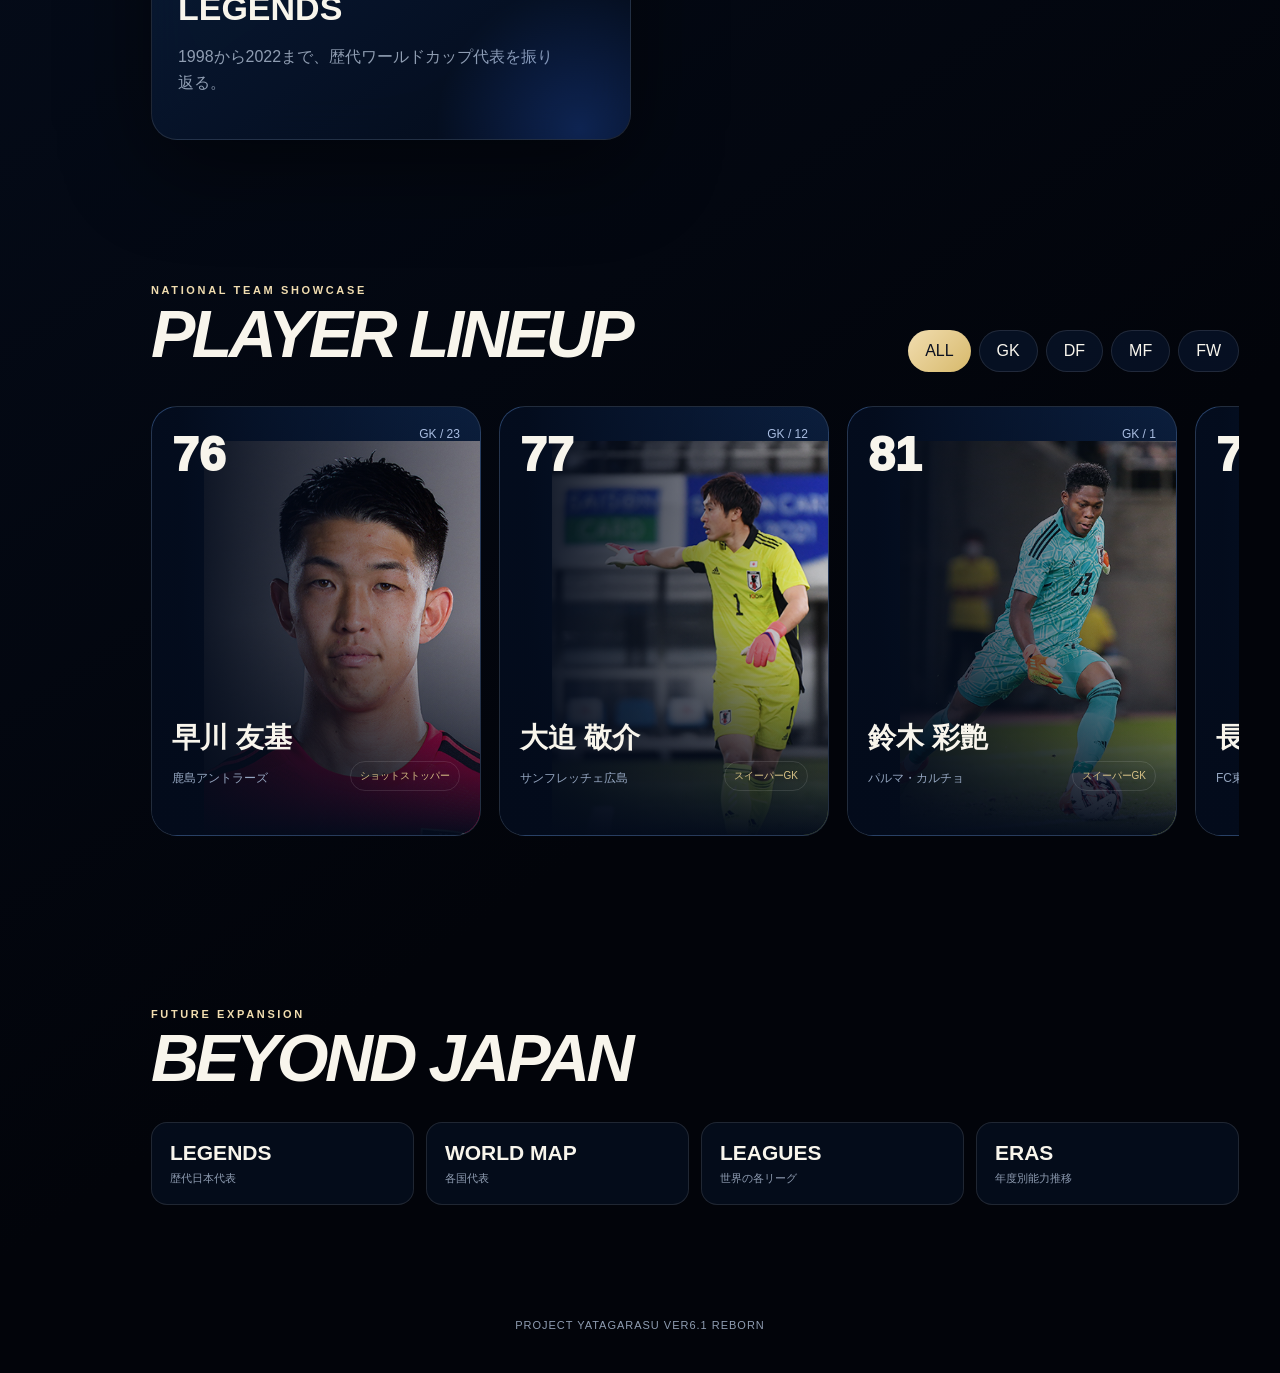
==== commit 6c3ffa9d: "Release Ver7.3 Brazil Kingdom World Map" ====
--- a/index.html
+++ b/index.html
@@ -68,10 +68,10 @@
         <div><div class="kicker">FUTURE EXPANSION</div><h2 class="page-title">BEYOND JAPAN</h2></div>
       </div>
       <div class="future-strip">
-        <div class="future-item"><b>LEGENDS</b><span>歴代日本代表</span></div>
-        <div class="future-item"><b>NATIONS</b><span>各国代表</span></div>
-        <div class="future-item"><b>LEAGUES</b><span>世界の各リーグ</span></div>
-        <div class="future-item"><b>ERAS</b><span>年度別能力推移</span></div>
+        <a class="future-item" href="legends.html"><b>LEGENDS</b><span>歴代日本代表</span></a>
+        <a class="future-item" href="world-map.html"><b>WORLD MAP</b><span>各国代表</span></a>
+        <a class="future-item" href="nations.html#leagues"><b>LEAGUES</b><span>世界の各リーグ</span></a>
+        <a class="future-item" href="legends.html"><b>ERAS</b><span>年度別能力推移</span></a>
       </div>
     </section>
   </main>
--- a/css/index.css
+++ b/css/index.css
@@ -141,3 +141,6 @@
   .mode-grid{grid-template-columns:1fr}.mode-card.big{grid-column:auto}
   .future-strip{grid-template-columns:1fr 1fr}
 }
+
+.future-item{text-decoration:none;transition:.24s}
+.future-item:hover{transform:translateY(-5px);border-color:rgba(215,185,107,.38);background:rgba(11,31,61,.72)}
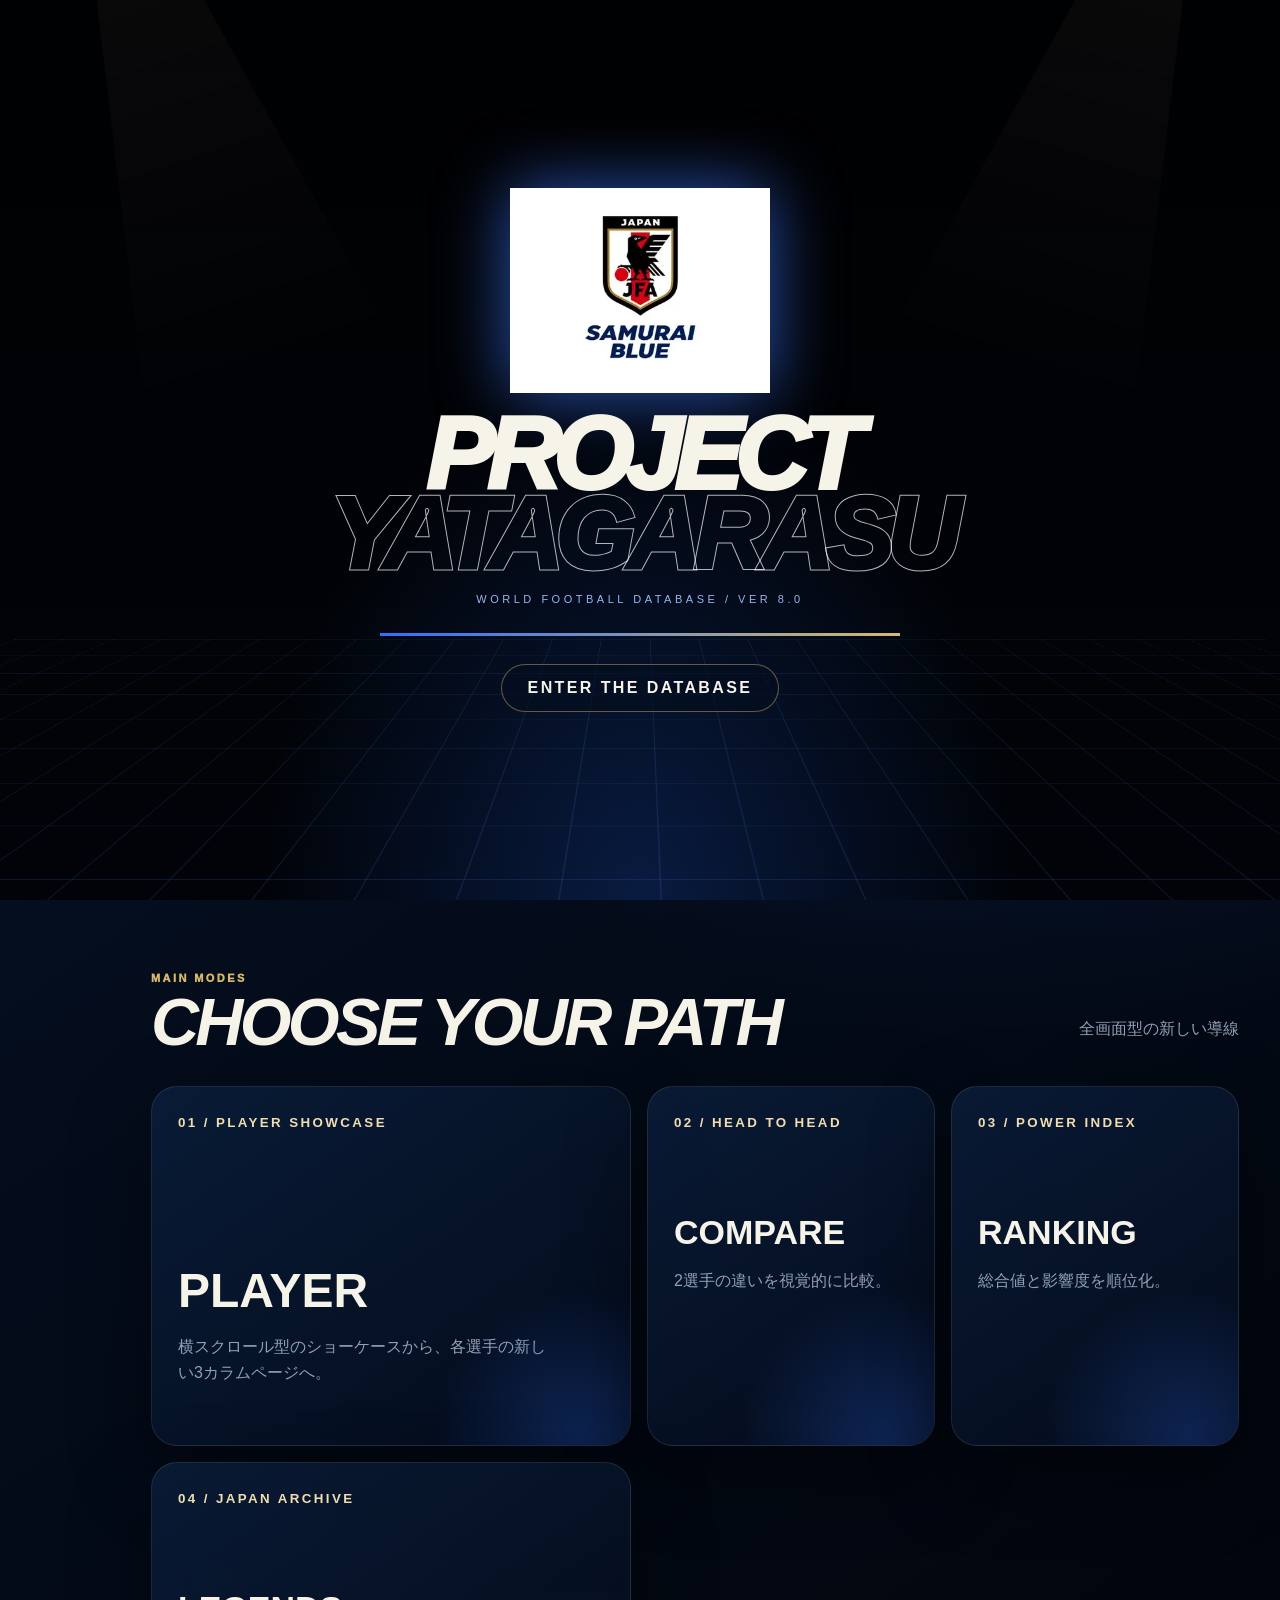
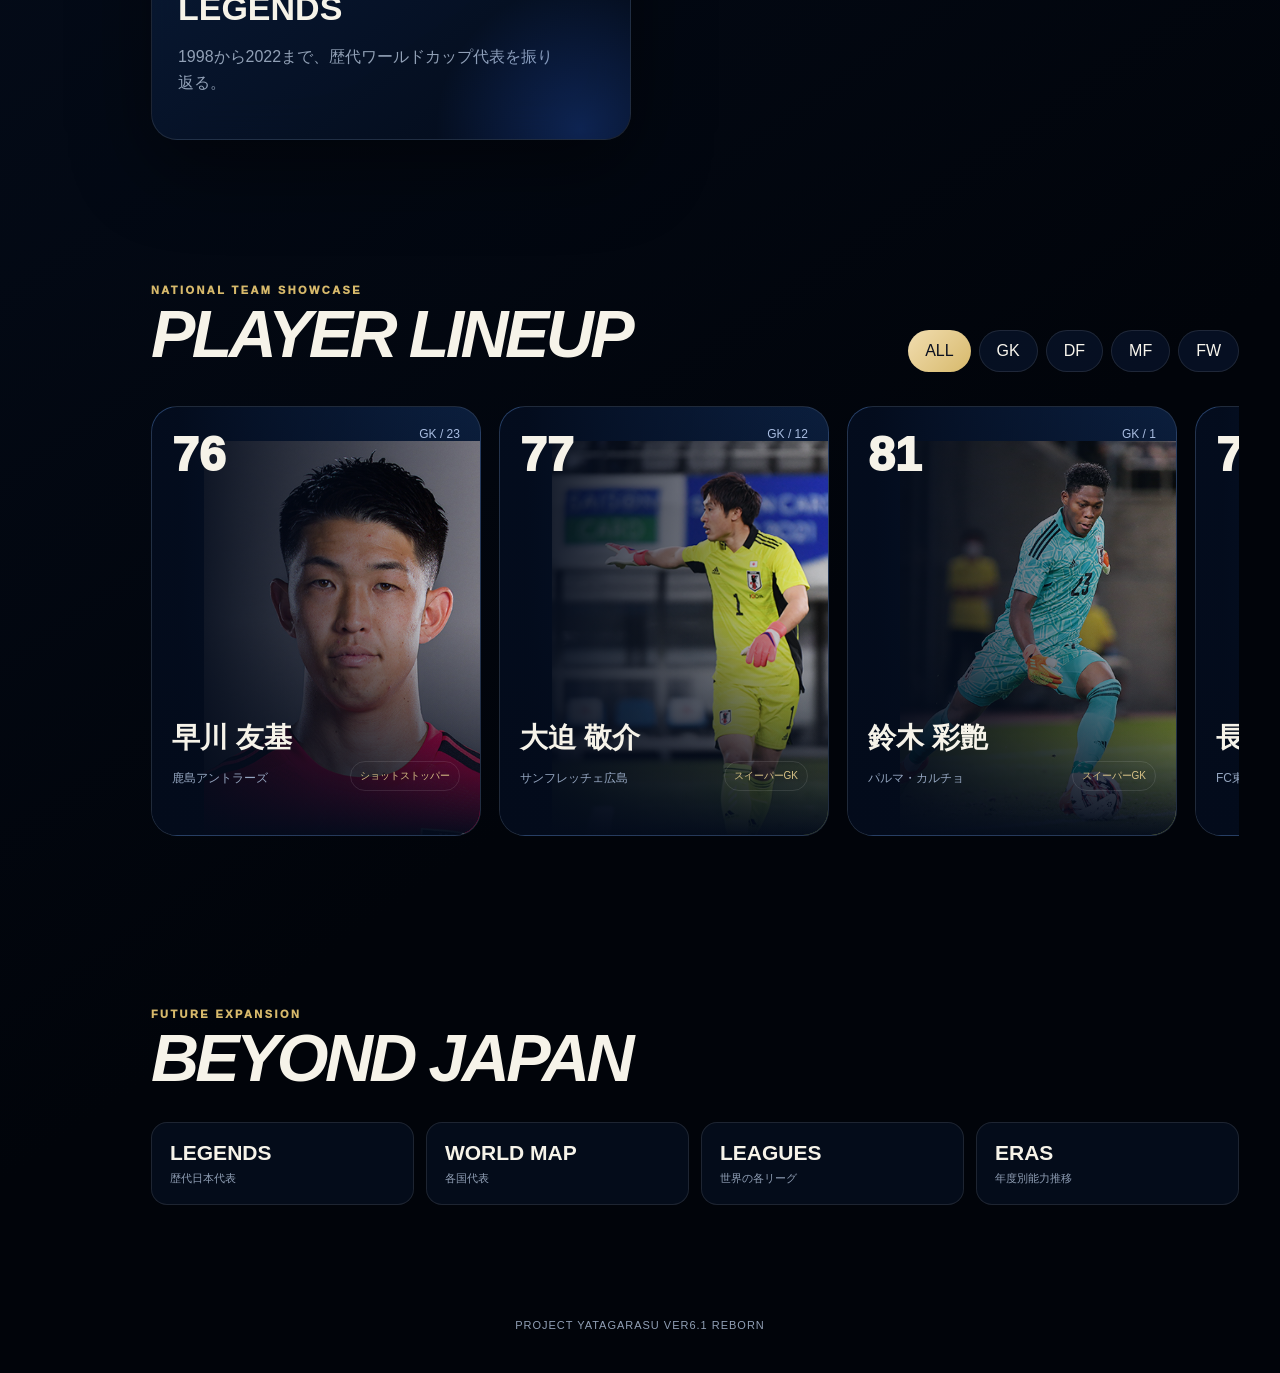
==== commit a87c47f0: "Release Ver8.0 Phase1 Core Experience" ====
--- a/index.html
+++ b/index.html
@@ -3,7 +3,15 @@
 <meta charset="utf-8"><meta name="viewport" content="width=device-width,initial-scale=1">
 <title>PROJECT YATAGARASU — Ver6.1 REBORN</title>
 <link rel="stylesheet" href="css/common.css"><link rel="stylesheet" href="css/index.css">
-<link rel="stylesheet" href="css/opening.css"></head><body><div id="yataOpening" class="yata-opening"><div class="yata-opening-grid"></div><div class="yata-opening-glow"></div><div class="yata-opening-content"><img class="yata-opening-logo" src="assets/ui/yatagarasu.png" alt="八咫烏"><div class="yata-opening-title">PROJECT<br><span>YATAGARASU</span></div><div class="yata-opening-sub">THE FOOTBALL ENCYCLOPEDIA</div><div class="yata-opening-button"><button id="yataEnter">ENTER THE ARCHIVE</button></div></div></div>
+<link rel="stylesheet" href="css/opening.css"><link rel="stylesheet" href="css/core-v80.css"><link rel="stylesheet" href="css/intro-v80.css"></head><body data-theme="japan"><div class="fx-grid"></div><div id="y80Intro" class="y80-intro">
+<div class="y80-stadium"></div><div class="y80-light l1"></div><div class="y80-light l2"></div><div class="y80-grid"></div>
+<div class="y80-center">
+<img class="y80-logo" src="assets/ui/yatagarasu.png" alt="PROJECT YATAGARASU">
+<div class="y80-title">PROJECT<br><span>YATAGARASU</span></div>
+<div class="y80-sub">WORLD FOOTBALL DATABASE / VER 8.0</div>
+<div class="y80-loader"><i></i></div>
+<div class="y80-enter"><button id="y80Enter">ENTER THE DATABASE</button></div>
+</div></div><div id="yataOpening" class="yata-opening"><div class="yata-opening-grid"></div><div class="yata-opening-glow"></div><div class="yata-opening-content"><img class="yata-opening-logo" src="assets/ui/yatagarasu.png" alt="八咫烏"><div class="yata-opening-title">PROJECT<br><span>YATAGARASU</span></div><div class="yata-opening-sub">THE FOOTBALL ENCYCLOPEDIA</div><div class="yata-opening-button"><button id="yataEnter">ENTER THE ARCHIVE</button></div></div></div>
 <header class="site-header"><nav class="site-nav">
 <a class="brand" href="index.html"><img src="assets/logo/samurai-blue.png" alt=""><span>PROJECT YATAGARASU <small>GLOBAL FOOTBALL DATABASE</small></span></a>
 <div class="nav-links"><a class="active" href="index.html">HOME</a><a href="#players">PLAYER</a><a href="compare.html">COMPARE</a><a href="ranking.html">RANKING</a></div>
@@ -78,4 +86,4 @@
 </div>
 <footer class="footer">PROJECT YATAGARASU VER6.1 REBORN</footer>
 <script src="js/data.js"></script><script src="js/index-v61.js"></script>
-<script src="js/opening.js"></script></body></html>+<script src="js/opening.js"></script><script src="js/core-v80.js"></script><script src="js/intro-v80.js"></script></body></html>
--- a/css/core-v80.css
+++ b/css/core-v80.css
@@ -0,0 +1,104 @@
+
+:root{
+  --bg-0:#01040a;
+  --bg-1:#071126;
+  --bg-2:#0d1c3d;
+  --surface:rgba(7,18,39,.74);
+  --surface-strong:rgba(8,22,48,.92);
+  --text:#f6f3e9;
+  --muted:#91a0b6;
+  --line:rgba(255,255,255,.10);
+  --accent:#d7b96b;
+  --accent-2:#4b7eff;
+  --danger:#ff6a6a;
+  --success:#53d693;
+  --shadow:0 28px 80px rgba(0,0,0,.45);
+  --radius-xl:28px;
+  --radius-lg:20px;
+  --radius-md:14px;
+  --space:clamp(16px,2vw,30px);
+}
+html{scroll-behavior:smooth}
+body{
+  background:
+    radial-gradient(circle at 82% 4%,color-mix(in srgb,var(--accent-2) 25%,transparent),transparent 30%),
+    linear-gradient(145deg,var(--bg-1),var(--bg-0) 72%);
+  color:var(--text)
+}
+body[data-theme="japan"]{--accent:#d7b96b;--accent-2:#2e6fff;--bg-1:#071329;--bg-2:#0b1f3d}
+body[data-theme="brazil"]{--accent:#f4d13f;--accent-2:#2eb76d;--bg-1:#062414;--bg-2:#0c4d2a}
+body[data-theme="argentina"]{--accent:#9dd6ff;--accent-2:#76bff4;--bg-1:#0a2840;--bg-2:#164d70}
+body[data-theme="france"]{--accent:#ff6d6d;--accent-2:#3c6cff;--bg-1:#09152d;--bg-2:#102d68}
+body[data-theme="spain"]{--accent:#ffd05a;--accent-2:#e94141;--bg-1:#2c0b0b;--bg-2:#6b1818}
+body[data-theme="germany"]{--accent:#e6c35b;--accent-2:#f4f4f4;--bg-1:#111;--bg-2:#2a2a2a}
+body[data-theme="portugal"]{--accent:#58d18c;--accent-2:#e04949;--bg-1:#071e14;--bg-2:#4b1010}
+body[data-theme="england"]{--accent:#fff;--accent-2:#d64b4b;--bg-1:#101525;--bg-2:#2b365a}
+
+.fx-grid{
+  position:fixed;inset:0;pointer-events:none;z-index:-1;
+  background:
+    linear-gradient(rgba(255,255,255,.022) 1px,transparent 1px),
+    linear-gradient(90deg,rgba(255,255,255,.022) 1px,transparent 1px);
+  background-size:56px 56px;
+  mask-image:linear-gradient(to bottom,black,transparent 90%);
+}
+.app-shell{min-height:100vh}
+.app-header{
+  position:fixed;top:0;left:0;right:0;height:76px;z-index:300;
+  border-bottom:1px solid var(--line);
+  background:linear-gradient(180deg,rgba(1,4,10,.94),rgba(1,4,10,.72));
+  backdrop-filter:blur(24px)
+}
+.app-nav{
+  max-width:1720px;height:100%;margin:auto;padding:0 24px;
+  display:flex;align-items:center;justify-content:space-between;gap:18px
+}
+.app-brand{display:flex;align-items:center;gap:12px;text-decoration:none;font-weight:950;font-style:italic}
+.app-brand img{height:48px}.app-brand small{font-style:normal;font-weight:500;color:var(--muted)}
+.app-links{display:flex;align-items:center;gap:8px;flex-wrap:wrap}
+.app-links a{
+  padding:10px 13px;border-radius:999px;text-decoration:none;color:var(--muted);font-size:12px;
+  transition:.2s
+}
+.app-links a:hover,.app-links a.active{color:var(--text);background:rgba(255,255,255,.04)}
+.app-links a.active{box-shadow:inset 0 0 0 1px color-mix(in srgb,var(--accent) 36%,transparent)}
+.page-frame{padding-top:76px}
+.page-section{max-width:1720px;margin:auto;padding:64px var(--space)}
+.kicker{color:var(--accent);font-size:11px;letter-spacing:.22em;font-weight:950}
+.display-title{
+  margin:10px 0 0;font-size:clamp(48px,6.4vw,104px);line-height:.8;
+  font-style:italic;letter-spacing:-.07em
+}
+.display-title span{color:transparent;-webkit-text-stroke:1px rgba(246,243,233,.68)}
+.lead{max-width:780px;color:var(--muted);line-height:1.9}
+.ui-panel{
+  border:1px solid var(--line);border-radius:var(--radius-xl);
+  background:linear-gradient(145deg,var(--surface-strong),var(--surface));
+  backdrop-filter:blur(22px);box-shadow:var(--shadow)
+}
+.ui-card{
+  border:1px solid var(--line);border-radius:var(--radius-lg);
+  background:linear-gradient(145deg,rgba(10,28,60,.76),rgba(4,13,29,.80));
+  transition:.22s
+}
+.ui-card:hover{transform:translateY(-5px);border-color:color-mix(in srgb,var(--accent) 38%,transparent)}
+.ui-btn{
+  display:inline-flex;align-items:center;justify-content:center;gap:8px;
+  padding:11px 16px;border-radius:999px;border:1px solid var(--line);
+  color:var(--text);background:rgba(7,19,40,.76);text-decoration:none
+}
+.ui-btn.primary{border:0;color:#081020;background:linear-gradient(135deg,color-mix(in srgb,var(--accent) 75%,white),var(--accent))}
+.route-transition{
+  position:fixed;inset:0;z-index:9998;pointer-events:none;opacity:0;visibility:hidden;
+  background:radial-gradient(circle at center,color-mix(in srgb,var(--accent-2) 28%,transparent),transparent 38%),#01040a
+}
+.route-transition.active{visibility:visible;animation:routeFlash .85s ease}
+.route-transition::before{
+  content:"PROJECT YATAGARASU";position:absolute;left:50%;top:50%;transform:translate(-50%,-50%);
+  font-size:clamp(38px,6vw,96px);font-weight:950;font-style:italic;letter-spacing:-.06em;
+  color:var(--text)
+}
+@keyframes routeFlash{0%{opacity:0}28%{opacity:1}72%{opacity:1}100%{opacity:0}}
+@media(max-width:800px){
+  .app-brand small{display:none}.app-nav{padding:0 12px}.app-links a{padding:9px 9px;font-size:10px}
+}
--- a/css/intro-v80.css
+++ b/css/intro-v80.css
@@ -0,0 +1,48 @@
+
+.y80-intro{
+  position:fixed;inset:0;z-index:10000;display:grid;place-items:center;overflow:hidden;
+  background:#00030a
+}
+.y80-intro.hidden{animation:y80Out 1s ease forwards}
+.y80-stadium{
+  position:absolute;inset:0;
+  background:
+    radial-gradient(ellipse at 50% 100%,rgba(28,89,210,.28),transparent 42%),
+    linear-gradient(to top,rgba(0,0,0,.18),rgba(0,0,0,.78)),
+    #01040a;
+}
+.y80-light{
+  position:absolute;top:-14%;width:28vw;height:85vh;
+  background:linear-gradient(to bottom,rgba(255,255,255,.20),transparent 76%);
+  clip-path:polygon(42% 0,58% 0,100% 100%,0 100%);
+  filter:blur(4px);opacity:.22
+}
+.y80-light.l1{left:4%;transform:rotate(-18deg)}
+.y80-light.l2{right:4%;transform:rotate(18deg)}
+.y80-grid{
+  position:absolute;inset:45% -20% -20%;
+  background-image:
+    linear-gradient(rgba(86,142,255,.14) 1px,transparent 1px),
+    linear-gradient(90deg,rgba(86,142,255,.14) 1px,transparent 1px);
+  background-size:70px 70px;transform:perspective(700px) rotateX(64deg)
+}
+.y80-center{position:relative;z-index:2;text-align:center}
+.y80-logo{
+  width:min(30vw,260px);opacity:0;filter:drop-shadow(0 0 34px rgba(60,119,255,.7));
+  animation:y80Logo 2.8s cubic-bezier(.2,.8,.2,1) forwards
+}
+.y80-title{
+  margin-top:18px;font-size:clamp(50px,8vw,130px);font-weight:950;font-style:italic;
+  line-height:.78;letter-spacing:-.075em;opacity:0;animation:y80Text .7s 1.8s forwards
+}
+.y80-title span{display:block;color:transparent;-webkit-text-stroke:1px rgba(255,255,255,.7)}
+.y80-sub{margin-top:18px;letter-spacing:.32em;color:#99b6ef;font-size:11px;opacity:0;animation:y80Text .7s 2.35s forwards}
+.y80-loader{width:min(70vw,520px);height:3px;margin:28px auto 0;background:rgba(255,255,255,.08);overflow:hidden;opacity:0;animation:y80Text .5s 2.6s forwards}
+.y80-loader i{display:block;height:100%;width:0;background:linear-gradient(90deg,var(--accent-2),var(--accent));animation:y80Load 2.1s 2.65s forwards}
+.y80-enter{margin-top:28px;opacity:0;animation:y80Text .6s 4.3s forwards}
+.y80-enter button{
+  padding:14px 26px;border-radius:999px;border:1px solid color-mix(in srgb,var(--accent) 45%,transparent);
+  color:var(--text);background:rgba(5,14,31,.65);font-weight:900;letter-spacing:.15em
+}
+@keyframes y80Logo{0%{opacity:0;transform:scale(.55)}65%{opacity:1;transform:scale(1.06)}100%{opacity:1;transform:scale(1)}}
+@keyframes y80Text{to{opacity:1}}@keyframes y80Load{to{width:100%}}@keyframes y80Out{to{opacity:0;visibility:hidden;transform:scale(1.04)}}
